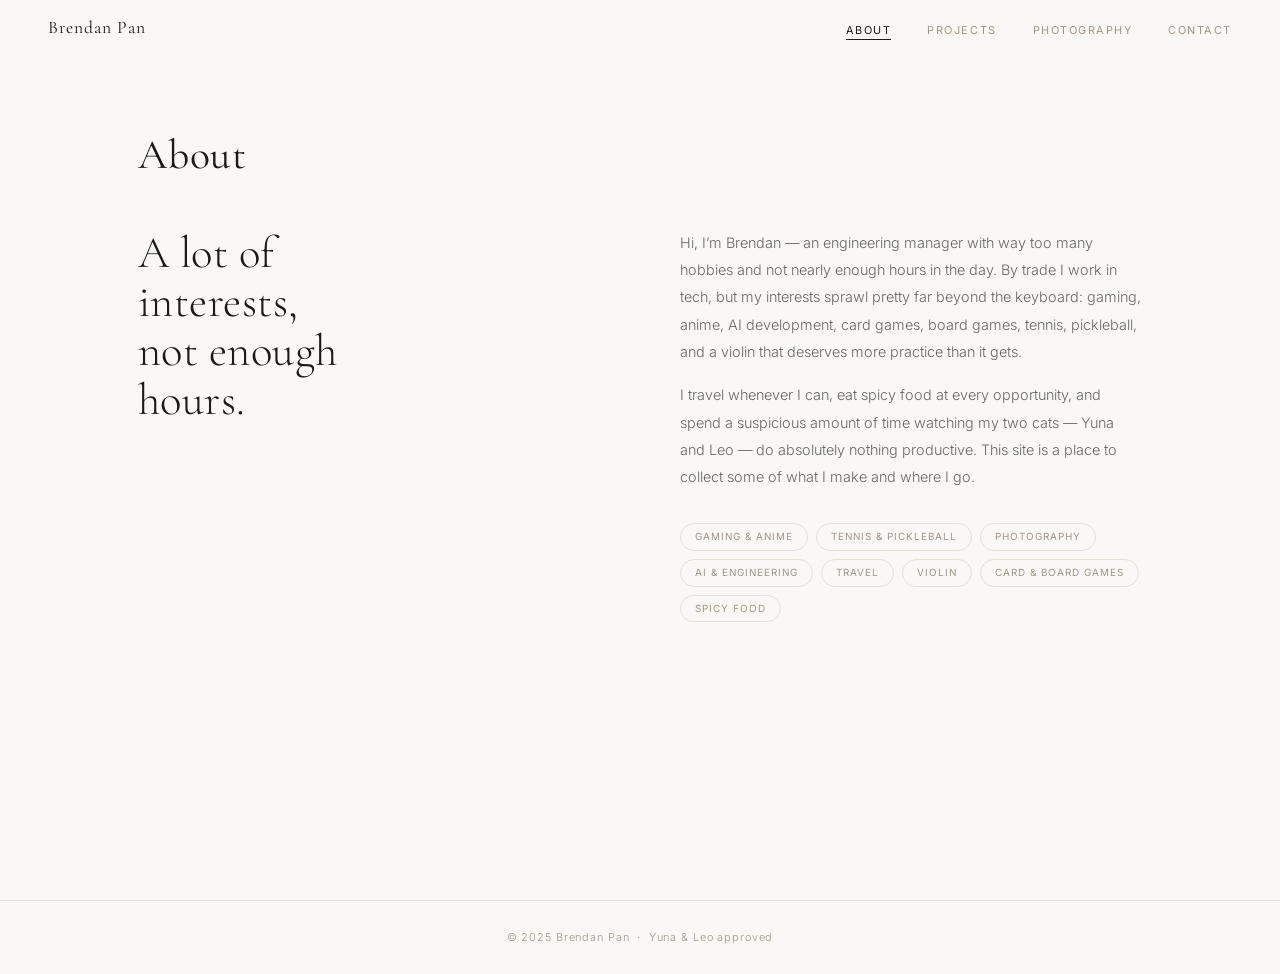
==== about.html @ 300889fc "Fix spacing consistency across all section pages - About: add section-title heading for consistent p" ====
<!DOCTYPE html>
<html lang="en">
<head>
  <meta charset="UTF-8">
  <meta name="viewport" content="width=device-width, initial-scale=1.0">
  <title>About &mdash; Brendan Pan</title>
  <link rel="preconnect" href="https://fonts.googleapis.com">
  <link rel="preconnect" href="https://fonts.gstatic.com" crossorigin>
  <link href="https://fonts.googleapis.com/css2?family=Cormorant+Garamond:ital,wght@0,300;0,400;0,500;1,300&family=Inter:wght@300;400;500&display=swap" rel="stylesheet">
  <link rel="stylesheet" href="css/style.css">
</head>
<body>

  <nav id="nav">
    <a href="index.html" class="nav-logo">Brendan Pan</a>
    <button class="nav-toggle" id="nav-toggle" aria-label="Toggle menu">
      <span></span><span></span><span></span>
    </button>
    <ul class="nav-links" id="nav-links">
      <li><a href="about.html">About</a></li>
      <li><a href="projects.html">Projects</a></li>
      <li><a href="photography.html">Photography</a></li>
      <li><a href="contact.html">Contact</a></li>
    </ul>
  </nav>

  <main class="page-main">
    <h2 class="section-title">About</h2>
    <div class="about-grid">
      <div class="about-left">
        <h3>A lot of<br>interests,<br>not enough<br>hours.</h3>
      </div>
      <div class="about-right">
        <p>Hi, I&rsquo;m Brendan &mdash; an engineering manager with way too many hobbies and not nearly enough hours in the day. By trade I work in tech, but my interests sprawl pretty far beyond the keyboard: gaming, anime, AI development, card games, board games, tennis, pickleball, and a violin that deserves more practice than it gets.</p>
        <p>I travel whenever I can, eat spicy food at every opportunity, and spend a suspicious amount of time watching my two cats &mdash; Yuna and Leo &mdash; do absolutely nothing productive. This site is a place to collect some of what I make and where I go.</p>
        <ul class="chips">
          <li>Gaming &amp; Anime</li>
          <li>Tennis &amp; Pickleball</li>
          <li>Photography</li>
          <li>AI &amp; Engineering</li>
          <li>Travel</li>
          <li>Violin</li>
          <li>Card &amp; Board Games</li>
          <li>Spicy Food</li>
        </ul>
      </div>
    </div>
  </main>

  <footer>
    <p>&copy; 2025 Brendan Pan &nbsp;&middot;&nbsp; Yuna &amp; Leo approved</p>
  </footer>

  <script src="js/main.js"></script>
</body>
</html>
---- css/style.css ----
*, *::before, *::after {
  box-sizing: border-box;
  margin: 0;
  padding: 0;
}

:root {
  --bg: #f9f8f6;
  --text: #1a1a1a;
  --text-muted: #a09484;
  --text-light: #ccc0b4;
  --border: #e5e0d8;
  --card-bg: #fff;
  --gap: 10px;
  --radius: 2px;
  --nav-h: 58px;
  --pad: 96px;
  --inner: 1100px;
}

html { scroll-behavior: smooth; }

body {
  background: var(--bg);
  color: var(--text);
  font-family: 'Inter', system-ui, -apple-system, sans-serif;
  font-weight: 300;
  line-height: 1.6;
}

/* ── Nav ─────────────────────────────────────────────── */

#nav {
  position: fixed;
  top: 0; left: 0; right: 0;
  height: var(--nav-h);
  display: flex;
  align-items: center;
  justify-content: space-between;
  padding: 0 48px;
  z-index: 100;
  transition: background 0.3s, border-color 0.3s;
  border-bottom: 1px solid transparent;
}

#nav.scrolled {
  background: rgba(249, 248, 246, 0.92);
  backdrop-filter: blur(14px);
  -webkit-backdrop-filter: blur(14px);
  border-color: var(--border);
}

.nav-logo {
  font-family: 'Cormorant Garamond', Georgia, serif;
  font-weight: 400;
  font-size: 1.1rem;
  letter-spacing: 0.06em;
  color: var(--text);
  text-decoration: none;
  flex-shrink: 0;
}

.nav-links {
  display: flex;
  list-style: none;
  gap: 36px;
}

.nav-links a {
  font-size: 0.68rem;
  font-weight: 400;
  letter-spacing: 0.14em;
  text-transform: uppercase;
  color: var(--text-muted);
  text-decoration: none;
  transition: color 0.2s;
  position: relative;
  padding-bottom: 3px;
}

.nav-links a::after {
  content: '';
  position: absolute;
  bottom: 0; left: 0; right: 0;
  height: 1px;
  background: var(--text);
  transform: scaleX(0);
  transform-origin: left;
  transition: transform 0.2s ease;
}

.nav-links a:hover,
.nav-links a.active { color: var(--text); }

.nav-links a.active::after,
.nav-links a:hover::after { transform: scaleX(1); }

.nav-toggle {
  display: none;
  flex-direction: column;
  gap: 5px;
  background: none;
  border: none;
  cursor: pointer;
  padding: 4px;
}

.nav-toggle span {
  display: block;
  width: 22px;
  height: 1.5px;
  background: var(--text);
  transition: transform 0.25s, opacity 0.25s;
}

.nav-toggle.open span:nth-child(1) { transform: translateY(6.5px) rotate(45deg); }
.nav-toggle.open span:nth-child(2) { opacity: 0; }
.nav-toggle.open span:nth-child(3) { transform: translateY(-6.5px) rotate(-45deg); }

/* ── Hero ────────────────────────────────────────────── */

.section-hero {
  min-height: 100vh;
  display: flex;
  flex-direction: column;
  align-items: center;
  justify-content: center;
  text-align: center;
  padding: var(--nav-h) 24px 80px;
  position: relative;
  border-bottom: 1px solid var(--border);
}

.hero-content { max-width: 700px; }

.section-hero h1 {
  font-family: 'Cormorant Garamond', Georgia, serif;
  font-weight: 300;
  font-size: clamp(4rem, 11vw, 8.5rem);
  letter-spacing: 0.04em;
  line-height: 0.95;
  margin-bottom: 28px;
}

.section-hero h1 em {
  font-style: italic;
  font-weight: 300;
}

.hero-rule {
  width: 32px;
  height: 1px;
  background: var(--text-muted);
  margin: 0 auto 28px;
}

.hero-sub {
  font-size: 0.68rem;
  font-weight: 400;
  letter-spacing: 0.22em;
  text-transform: uppercase;
  color: var(--text-muted);
  margin-bottom: 28px;
}

.hero-desc {
  font-size: 0.95rem;
  font-weight: 300;
  color: #999;
  max-width: 380px;
  margin: 0 auto;
  line-height: 1.8;
}

.hero-scroll {
  position: absolute;
  bottom: 40px;
  left: 50%;
  transform: translateX(-50%);
  display: inline-flex;
  flex-direction: column;
  align-items: center;
  gap: 10px;
  font-size: 0.6rem;
  letter-spacing: 0.22em;
  text-transform: uppercase;
  color: var(--text-light);
  text-decoration: none;
  transition: color 0.2s;
}

.hero-scroll:hover { color: var(--text-muted); }

.hero-scroll::after {
  content: '';
  display: block;
  width: 1px;
  height: 44px;
  background: currentColor;
  animation: scrollPulse 2s ease-in-out infinite;
}

@keyframes scrollPulse {
  0%, 100% { opacity: 0.25; transform: scaleY(0.5); }
  50%       { opacity: 0.7;  transform: scaleY(1); }
}

/* ── Section base ────────────────────────────────────── */

.section {
  padding: var(--pad) 48px;
  border-bottom: 1px solid var(--border);
}

.section-inner {
  max-width: var(--inner);
  margin: 0 auto;
}

.section-label {
  font-size: 0.62rem;
  font-weight: 400;
  letter-spacing: 0.2em;
  text-transform: uppercase;
  color: var(--text-muted);
  margin-bottom: 32px;
}

.section-title {
  font-family: 'Cormorant Garamond', Georgia, serif;
  font-weight: 400;
  font-size: clamp(1.8rem, 3.5vw, 2.6rem);
  letter-spacing: 0.02em;
  margin-bottom: 40px;
}

/* ── About ───────────────────────────────────────────── */

.about-grid {
  display: grid;
  grid-template-columns: 1fr 1fr;
  gap: 80px;
  align-items: start;
}

.about-left h3 {
  font-family: 'Cormorant Garamond', Georgia, serif;
  font-weight: 300;
  font-size: clamp(2rem, 3.5vw, 2.8rem);
  line-height: 1.1;
  letter-spacing: 0.01em;
  color: var(--text);
}

.about-right p {
  font-size: 0.9rem;
  line-height: 1.9;
  color: #666;
  margin-bottom: 16px;
}

.chips {
  display: flex;
  flex-wrap: wrap;
  gap: 8px;
  list-style: none;
  padding-top: 16px;
}

.chips li {
  font-size: 0.62rem;
  font-weight: 400;
  letter-spacing: 0.1em;
  text-transform: uppercase;
  color: var(--text-muted);
  border: 1px solid var(--border);
  border-radius: 100px;
  padding: 5px 14px;
  transition: border-color 0.2s, color 0.2s;
}

.chips li:hover {
  border-color: var(--text-muted);
  color: var(--text);
}

/* ── Projects ────────────────────────────────────────── */

.project-grid {
  display: grid;
  grid-template-columns: repeat(auto-fill, minmax(300px, 1fr));
  gap: 20px;
}

.project-card {
  background: var(--card-bg);
  border: 1px solid var(--border);
  border-radius: var(--radius);
  padding: 28px;
  display: flex;
  flex-direction: column;
  gap: 14px;
  transition: box-shadow 0.25s, transform 0.25s;
}

.project-card:hover {
  box-shadow: 0 8px 32px rgba(0, 0, 0, 0.06);
  transform: translateY(-2px);
}

.project-name {
  font-family: 'Cormorant Garamond', Georgia, serif;
  font-weight: 500;
  font-size: 1.3rem;
  letter-spacing: 0.01em;
}

.project-desc {
  font-size: 0.875rem;
  line-height: 1.75;
  color: #777;
  flex: 1;
}

.project-tags {
  display: flex;
  flex-wrap: wrap;
  gap: 6px;
}

.project-tag {
  font-size: 0.6rem;
  font-weight: 400;
  letter-spacing: 0.09em;
  text-transform: uppercase;
  color: var(--text-muted);
  border: 1px solid var(--border);
  border-radius: 100px;
  padding: 3px 10px;
}

.project-links {
  display: flex;
  gap: 18px;
}

.project-link {
  font-size: 0.68rem;
  font-weight: 400;
  letter-spacing: 0.1em;
  text-transform: uppercase;
  color: var(--text);
  text-decoration: none;
  border-bottom: 1px solid var(--text);
  padding-bottom: 1px;
  transition: color 0.2s, border-color 0.2s;
}

.project-link:hover {
  color: var(--text-muted);
  border-color: var(--text-muted);
}

/* ── Photography ─────────────────────────────────────── */

.section-title + .filter-nav { margin-top: -20px; }

.filter-nav {
  display: flex;
  gap: 8px;
  flex-wrap: wrap;
  margin-bottom: 40px;
}

.filter-btn {
  background: none;
  border: 1px solid var(--border);
  color: var(--text-muted);
  font-family: 'Inter', sans-serif;
  font-size: 0.68rem;
  font-weight: 400;
  letter-spacing: 0.12em;
  text-transform: uppercase;
  padding: 7px 18px;
  border-radius: 100px;
  cursor: pointer;
  transition: background 0.18s, border-color 0.18s, color 0.18s;
}

.filter-btn:hover { border-color: var(--text-muted); color: var(--text); }

.filter-btn.active {
  background: var(--text);
  border-color: var(--text);
  color: #fff;
}

.album { margin-bottom: 64px; }
.album.hidden { display: none; }

.album-header {
  display: flex;
  align-items: baseline;
  gap: 12px;
  margin-bottom: 20px;
  padding-bottom: 14px;
  border-bottom: 1px solid var(--border);
}

.album-title {
  font-family: 'Cormorant Garamond', Georgia, serif;
  font-weight: 400;
  font-size: 1.4rem;
  letter-spacing: 0.02em;
}

.album-count {
  font-size: 0.68rem;
  color: var(--text-muted);
  letter-spacing: 0.08em;
  text-transform: uppercase;
}

.photo-grid {
  columns: 4 240px;
  column-gap: var(--gap);
}

.photo-item {
  break-inside: avoid;
  margin-bottom: var(--gap);
  border-radius: var(--radius);
  overflow: hidden;
  cursor: pointer;
  background: var(--border);
}

.photo-item img {
  width: 100%;
  height: auto;
  display: block;
  transition: transform 0.45s cubic-bezier(0.25, 0.46, 0.45, 0.94), opacity 0.3s;
  opacity: 0;
}

.photo-item img.loaded { opacity: 1; }
.photo-item:hover img { transform: scale(1.03); }

/* ── Contact ─────────────────────────────────────────── */

.contact-sub {
  font-size: 0.875rem;
  color: var(--text-muted);
  margin-bottom: 40px;
}

.contact-links {
  display: flex;
  flex-direction: column;
  max-width: 500px;
}

.contact-link {
  display: flex;
  justify-content: space-between;
  align-items: center;
  padding: 20px 0;
  border-bottom: 1px solid var(--border);
  text-decoration: none;
  color: var(--text);
  transition: padding-left 0.2s ease;
}

.contact-link:first-child { border-top: 1px solid var(--border); }
.contact-link:hover { padding-left: 10px; }

.contact-label {
  font-size: 0.65rem;
  font-weight: 400;
  letter-spacing: 0.16em;
  text-transform: uppercase;
  color: var(--text-muted);
  width: 90px;
  flex-shrink: 0;
}

.contact-value {
  font-size: 0.9rem;
  font-weight: 300;
}

/* ── Lightbox ────────────────────────────────────────── */

.lightbox {
  position: fixed;
  inset: 0;
  background: rgba(10, 8, 6, 0.96);
  z-index: 200;
  display: flex;
  align-items: center;
  justify-content: center;
  opacity: 0;
  pointer-events: none;
  transition: opacity 0.25s;
}

.lightbox.open {
  opacity: 1;
  pointer-events: all;
}

.lb-content {
  display: flex;
  flex-direction: column;
  align-items: center;
  max-width: 90vw;
  max-height: 92vh;
}

#lb-img {
  display: block;
  max-width: 90vw;
  max-height: 86vh;
  object-fit: contain;
  border-radius: 1px;
  transition: opacity 0.18s;
}

#lb-img.fading { opacity: 0; }

#lb-caption {
  margin-top: 14px;
  font-size: 0.68rem;
  color: rgba(255, 255, 255, 0.3);
  letter-spacing: 0.16em;
  text-transform: uppercase;
}

.lb-close, .lb-prev, .lb-next {
  position: fixed;
  background: none;
  border: none;
  color: rgba(255, 255, 255, 0.4);
  cursor: pointer;
  transition: color 0.18s;
  line-height: 1;
  z-index: 201;
  padding: 12px;
  font-family: inherit;
}

.lb-close:hover, .lb-prev:hover, .lb-next:hover { color: rgba(255, 255, 255, 0.9); }

.lb-close { top: 20px; right: 24px; font-size: 2rem; font-weight: 200; }
.lb-prev  { left: 20px;  top: 50%; transform: translateY(-50%); font-size: 1.75rem; }
.lb-next  { right: 20px; top: 50%; transform: translateY(-50%); font-size: 1.75rem; }

/* ── Page layout (non-hero pages) ───────────────────── */

.page-main {
  max-width: var(--inner);
  margin: 0 auto;
  padding: calc(var(--nav-h) + 64px) 48px 96px;
  min-height: 100vh;
}

.page-main--wide {
  max-width: 1440px;
}

/* ── Footer ──────────────────────────────────────────── */

footer {
  text-align: center;
  padding: 28px 24px;
  border-top: 1px solid var(--border);
  font-size: 0.68rem;
  color: var(--text-muted);
  letter-spacing: 0.08em;
}

/* ── Responsive ──────────────────────────────────────── */

@media (max-width: 860px) {
  :root { --pad: 72px; }

  .page-main { padding: calc(var(--nav-h) + 48px) 24px 72px; }

  #nav { padding: 0 24px; }

  .nav-toggle { display: flex; }

  .nav-links {
    position: fixed;
    top: var(--nav-h);
    left: 0; right: 0;
    background: var(--bg);
    border-bottom: 1px solid var(--border);
    flex-direction: column;
    padding: 24px 32px 28px;
    gap: 22px;
    transform: translateY(-110%);
    opacity: 0;
    transition: transform 0.3s ease, opacity 0.3s ease;
    pointer-events: none;
  }

  .nav-links.open {
    transform: translateY(0);
    opacity: 1;
    pointer-events: all;
  }

  .about-grid {
    grid-template-columns: 1fr;
    gap: 40px;
  }

  .section { padding: var(--pad) 24px; }

  .photo-grid { columns: 2 160px; }
}

@media (max-width: 520px) {
  :root { --pad: 56px; }

  .page-main { padding: calc(var(--nav-h) + 32px) 16px 56px; }

  .section { padding: var(--pad) 16px; }

  .photo-grid { columns: 2 120px; column-gap: 6px; }
  .photo-item { margin-bottom: 6px; }

  .project-grid { grid-template-columns: 1fr; }

  .lb-prev { left: 8px; }
  .lb-next { right: 8px; }
}
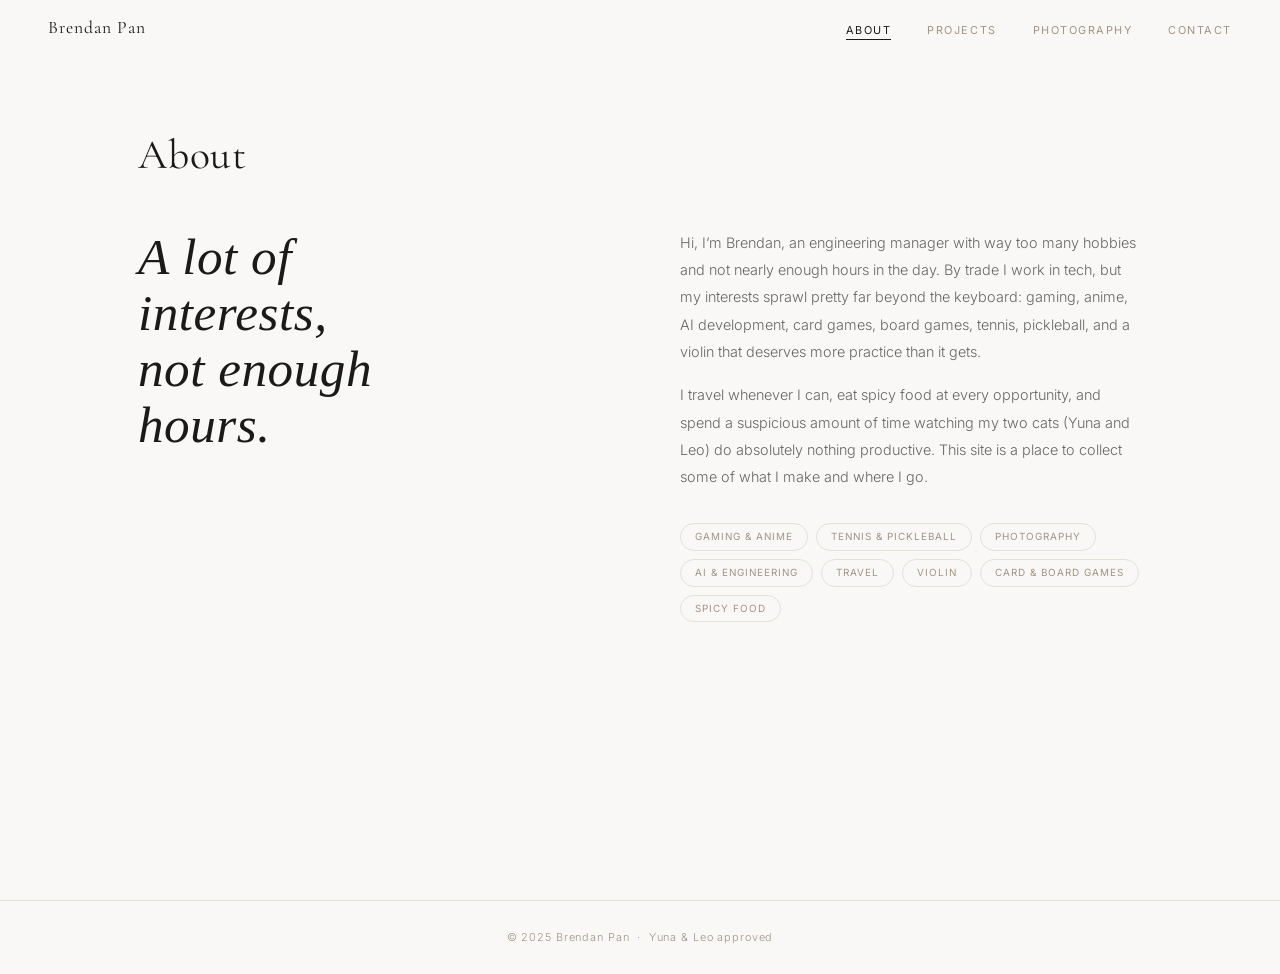
==== commit 7cce3c7a: "Remove em dashes from all pages and fix about heading style - Replace em dashes in body text with co" ====
--- a/about.html
+++ b/about.html
@@ -3,7 +3,7 @@
 <head>
   <meta charset="UTF-8">
   <meta name="viewport" content="width=device-width, initial-scale=1.0">
-  <title>About &mdash; Brendan Pan</title>
+  <title>About | Brendan Pan</title>
   <link rel="preconnect" href="https://fonts.googleapis.com">
   <link rel="preconnect" href="https://fonts.gstatic.com" crossorigin>
   <link href="https://fonts.googleapis.com/css2?family=Cormorant+Garamond:ital,wght@0,300;0,400;0,500;1,300&family=Inter:wght@300;400;500&display=swap" rel="stylesheet">
@@ -31,8 +31,8 @@
         <h3>A lot of<br>interests,<br>not enough<br>hours.</h3>
       </div>
       <div class="about-right">
-        <p>Hi, I&rsquo;m Brendan &mdash; an engineering manager with way too many hobbies and not nearly enough hours in the day. By trade I work in tech, but my interests sprawl pretty far beyond the keyboard: gaming, anime, AI development, card games, board games, tennis, pickleball, and a violin that deserves more practice than it gets.</p>
-        <p>I travel whenever I can, eat spicy food at every opportunity, and spend a suspicious amount of time watching my two cats &mdash; Yuna and Leo &mdash; do absolutely nothing productive. This site is a place to collect some of what I make and where I go.</p>
+        <p>Hi, I&rsquo;m Brendan, an engineering manager with way too many hobbies and not nearly enough hours in the day. By trade I work in tech, but my interests sprawl pretty far beyond the keyboard: gaming, anime, AI development, card games, board games, tennis, pickleball, and a violin that deserves more practice than it gets.</p>
+        <p>I travel whenever I can, eat spicy food at every opportunity, and spend a suspicious amount of time watching my two cats (Yuna and Leo) do absolutely nothing productive. This site is a place to collect some of what I make and where I go.</p>
         <ul class="chips">
           <li>Gaming &amp; Anime</li>
           <li>Tennis &amp; Pickleball</li>
--- a/css/style.css
+++ b/css/style.css
@@ -246,7 +246,8 @@
 .about-left h3 {
   font-family: 'Cormorant Garamond', Georgia, serif;
   font-weight: 300;
-  font-size: clamp(2rem, 3.5vw, 2.8rem);
+  font-style: italic;
+  font-size: clamp(2.2rem, 4vw, 3.2rem);
   line-height: 1.1;
   letter-spacing: 0.01em;
   color: var(--text);
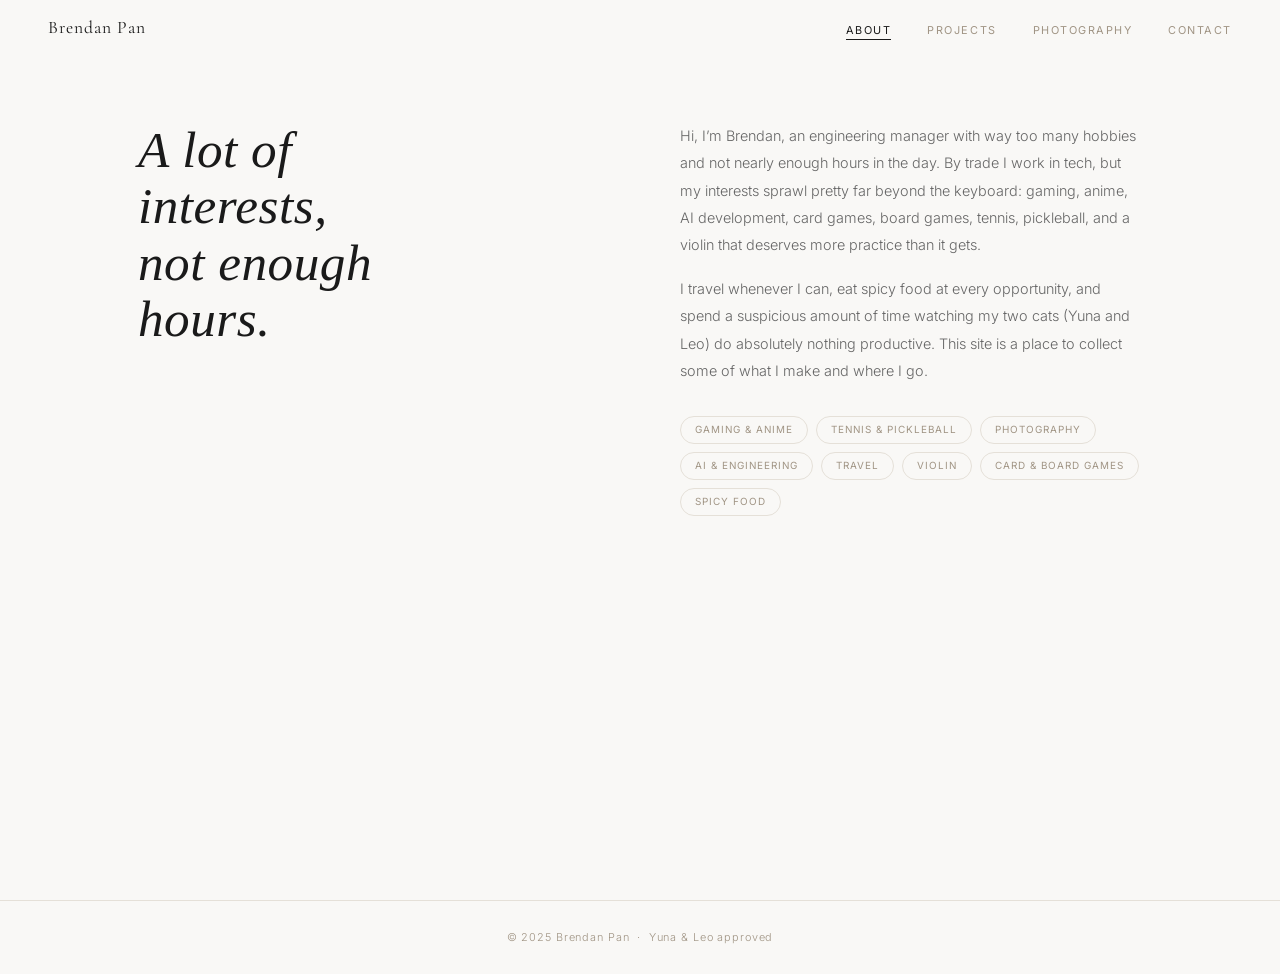
==== commit 62fc9060: "Align section headers and clean up About page - Remove 'About' title from about page - Remove page-m" ====
--- a/about.html
+++ b/about.html
@@ -25,7 +25,6 @@
   </nav>
 
   <main class="page-main">
-    <h2 class="section-title">About</h2>
     <div class="about-grid">
       <div class="about-left">
         <h3>A lot of<br>interests,<br>not enough<br>hours.</h3>
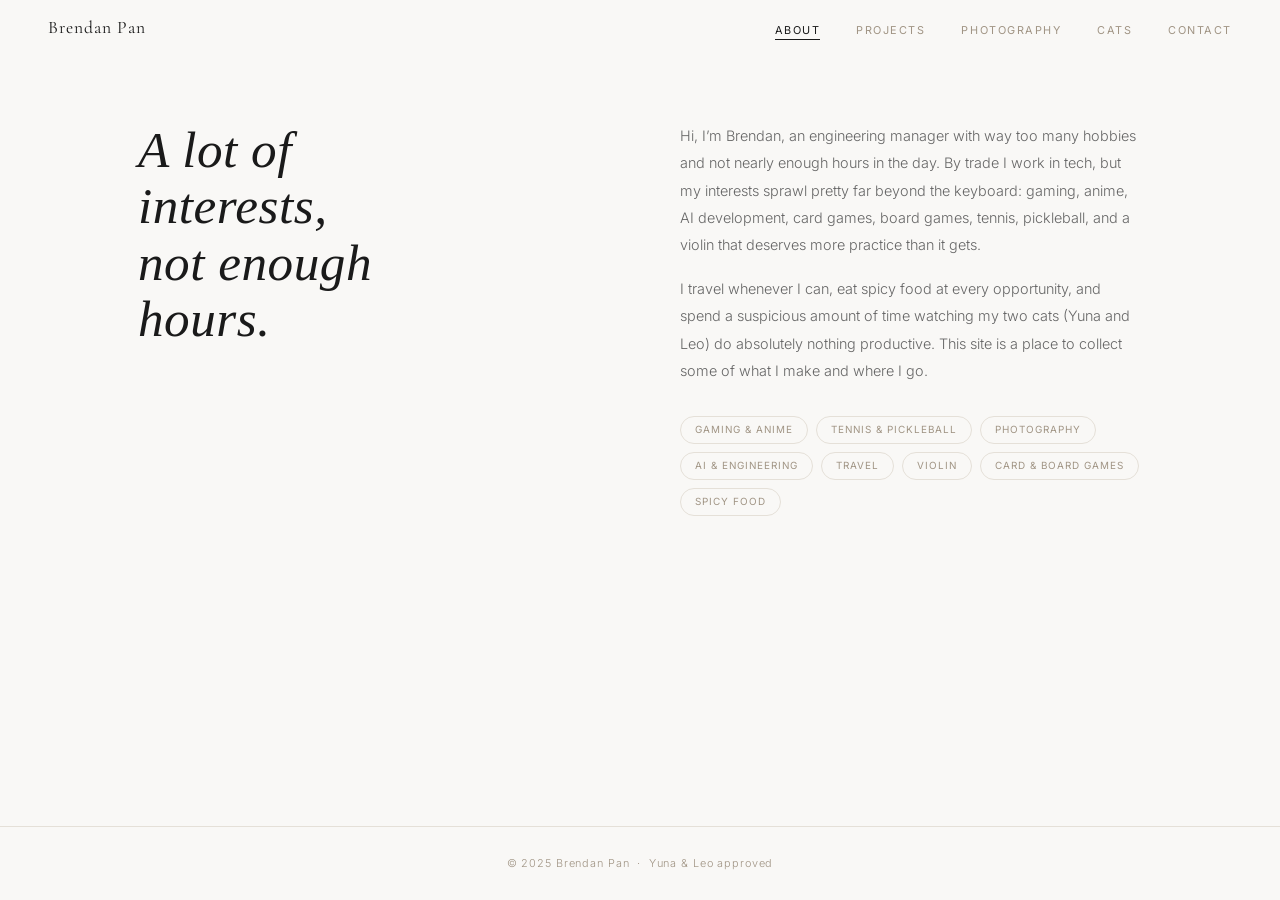
==== commit 5a09d350: "Add Cats page with Yuna and Leo profiles - New cats.html with profile cards, bios, and gallery secti" ====
--- a/about.html
+++ b/about.html
@@ -20,6 +20,7 @@
       <li><a href="about.html">About</a></li>
       <li><a href="projects.html">Projects</a></li>
       <li><a href="photography.html">Photography</a></li>
+      <li><a href="cats.html">Cats</a></li>
       <li><a href="contact.html">Contact</a></li>
     </ul>
   </nav>
--- a/css/style.css
+++ b/css/style.css
@@ -26,6 +26,9 @@
   font-family: 'Inter', system-ui, -apple-system, sans-serif;
   font-weight: 300;
   line-height: 1.6;
+  display: flex;
+  flex-direction: column;
+  min-height: 100vh;
 }
 
 /* ── Nav ─────────────────────────────────────────────── */
@@ -120,7 +123,7 @@
 /* ── Hero ────────────────────────────────────────────── */
 
 .section-hero {
-  min-height: 100vh;
+  flex: 1;
   display: flex;
   flex-direction: column;
   align-items: center;
@@ -490,6 +493,83 @@
   font-weight: 300;
 }
 
+/* ── Cats ────────────────────────────────────────────── */
+
+.cat-grid {
+  display: grid;
+  grid-template-columns: 1fr 1fr;
+  gap: 40px;
+  margin-bottom: 72px;
+}
+
+.cat-card {
+  background: var(--card-bg);
+  border: 1px solid var(--border);
+  border-radius: var(--radius);
+  overflow: hidden;
+}
+
+.cat-photo-slot {
+  width: 100%;
+  aspect-ratio: 4 / 3;
+  background: var(--border);
+  display: flex;
+  align-items: center;
+  justify-content: center;
+}
+
+.cat-photo-slot span {
+  font-size: 0.65rem;
+  letter-spacing: 0.12em;
+  text-transform: uppercase;
+  color: var(--text-muted);
+}
+
+.cat-photo-slot img {
+  width: 100%;
+  height: 100%;
+  object-fit: cover;
+  display: block;
+}
+
+.cat-info {
+  padding: 28px;
+}
+
+.cat-name {
+  font-family: 'Cormorant Garamond', Georgia, serif;
+  font-weight: 400;
+  font-size: 1.8rem;
+  letter-spacing: 0.03em;
+  margin-bottom: 14px;
+}
+
+.cat-bio {
+  font-size: 0.875rem;
+  line-height: 1.85;
+  color: #666;
+}
+
+.cat-gallery-section {
+  border-top: 1px solid var(--border);
+  padding-top: 48px;
+}
+
+.cat-gallery-title {
+  font-family: 'Cormorant Garamond', Georgia, serif;
+  font-weight: 400;
+  font-size: 1.4rem;
+  letter-spacing: 0.02em;
+  margin-bottom: 28px;
+  color: var(--text-muted);
+}
+
+@media (max-width: 640px) {
+  .cat-grid {
+    grid-template-columns: 1fr;
+  }
+}
+
 /* ── Lightbox ────────────────────────────────────────── */
 
 .lightbox {
@@ -560,9 +640,10 @@
 
 .page-main {
   max-width: var(--inner);
+  width: 100%;
   margin: 0 auto;
   padding: calc(var(--nav-h) + 64px) 48px 96px;
-  min-height: 100vh;
+  flex: 1;
 }
 
 .page-main--wide {
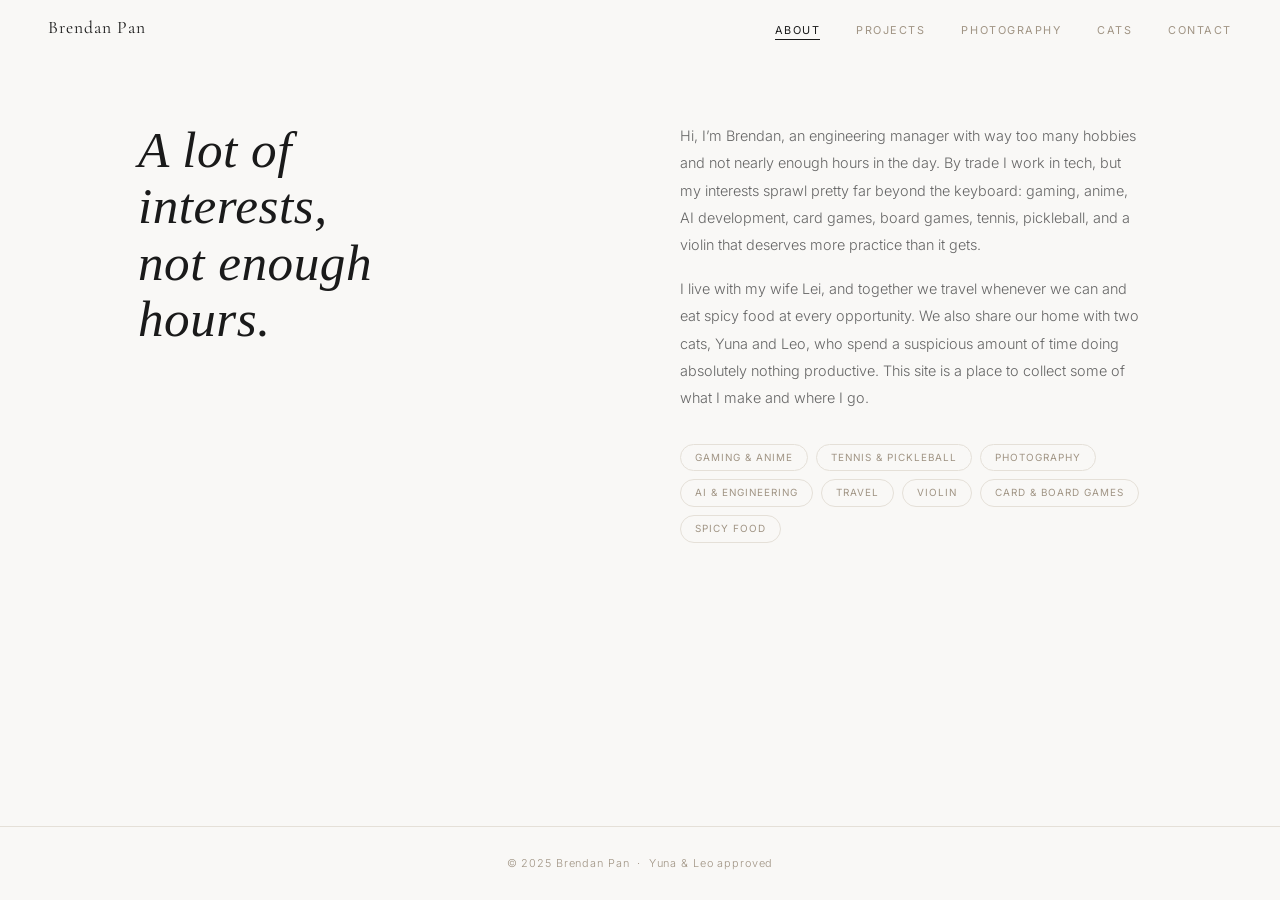
==== commit a1335080: "Add wife mention to about, fix contact nav missing cats link Co-Authored-By: Claude Sonnet 4.6 <nore" ====
--- a/about.html
+++ b/about.html
@@ -32,7 +32,7 @@
       </div>
       <div class="about-right">
         <p>Hi, I&rsquo;m Brendan, an engineering manager with way too many hobbies and not nearly enough hours in the day. By trade I work in tech, but my interests sprawl pretty far beyond the keyboard: gaming, anime, AI development, card games, board games, tennis, pickleball, and a violin that deserves more practice than it gets.</p>
-        <p>I travel whenever I can, eat spicy food at every opportunity, and spend a suspicious amount of time watching my two cats (Yuna and Leo) do absolutely nothing productive. This site is a place to collect some of what I make and where I go.</p>
+        <p>I live with my wife Lei, and together we travel whenever we can and eat spicy food at every opportunity. We also share our home with two cats, Yuna and Leo, who spend a suspicious amount of time doing absolutely nothing productive. This site is a place to collect some of what I make and where I go.</p>
         <ul class="chips">
           <li>Gaming &amp; Anime</li>
           <li>Tennis &amp; Pickleball</li>
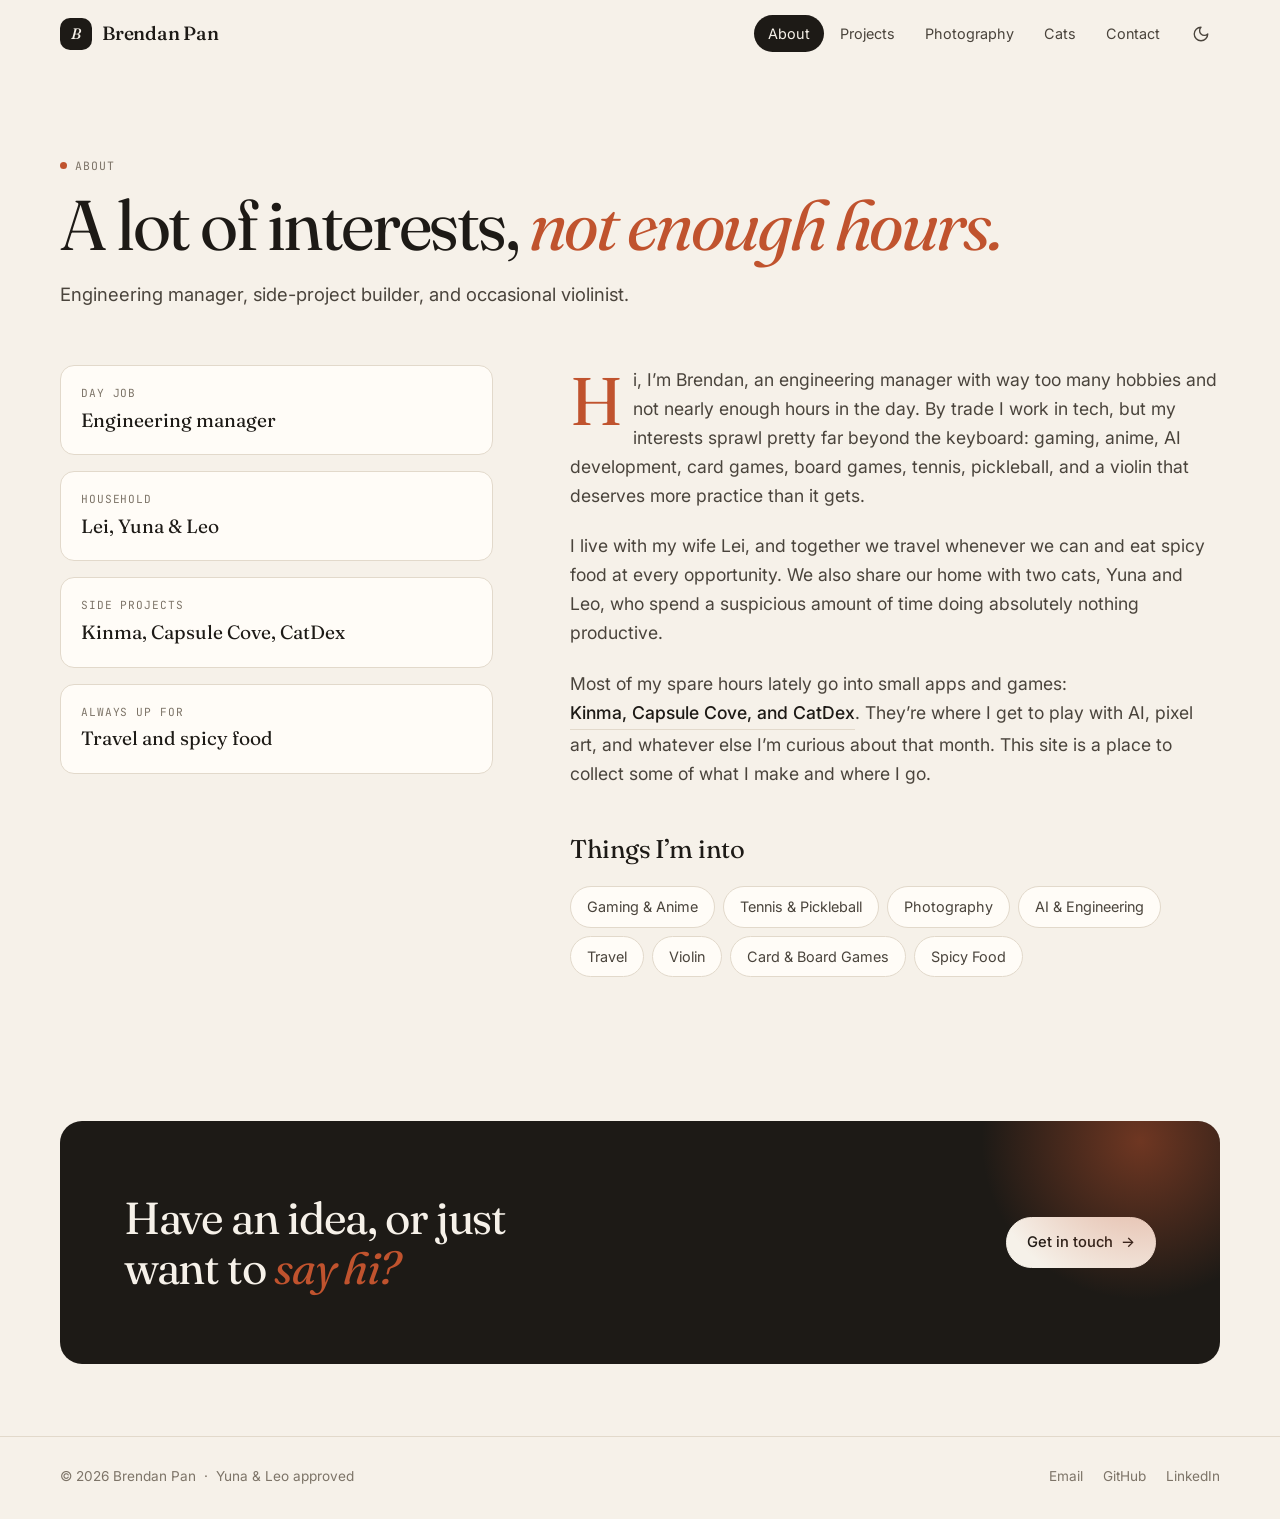
==== commit 725cc3ad: "Redesign site and add Kinma, Capsule Cove, and CatDex projects - New warm editorial design with ligh" ====
--- a/about.html
+++ b/about.html
@@ -4,35 +4,57 @@
   <meta charset="UTF-8">
   <meta name="viewport" content="width=device-width, initial-scale=1.0">
   <title>About | Brendan Pan</title>
+  <meta name="description" content="Engineering manager, photographer, and collector of hobbies.">
+  <meta name="theme-color" content="#f6f1e9" media="(prefers-color-scheme: light)">
+  <meta name="theme-color" content="#14120f" media="(prefers-color-scheme: dark)">
+  <link rel="icon" href="data:image/svg+xml,%3Csvg xmlns='http://www.w3.org/2000/svg' viewBox='0 0 32 32'%3E%3Crect width='32' height='32' rx='9' fill='%231d1a16'/%3E%3Ctext x='16' y='22' font-family='Georgia,serif' font-style='italic' font-size='17' fill='%23f6f1e9' text-anchor='middle'%3EB%3C/text%3E%3C/svg%3E">
+  <script>try{var t=localStorage.getItem('theme');if(t)document.documentElement.dataset.theme=t}catch(e){}</script>
   <link rel="preconnect" href="https://fonts.googleapis.com">
   <link rel="preconnect" href="https://fonts.gstatic.com" crossorigin>
-  <link href="https://fonts.googleapis.com/css2?family=Cormorant+Garamond:ital,wght@0,300;0,400;0,500;1,300&family=Inter:wght@300;400;500&display=swap" rel="stylesheet">
+  <link href="https://fonts.googleapis.com/css2?family=Fraunces:ital,opsz,wght@0,9..144,300..600;1,9..144,300..600&family=Inter:wght@400;500;600&family=JetBrains+Mono:wght@400;500&display=swap" rel="stylesheet">
   <link rel="stylesheet" href="css/style.css">
 </head>
 <body>
 
   <nav id="nav">
-    <a href="index.html" class="nav-logo">Brendan Pan</a>
-    <button class="nav-toggle" id="nav-toggle" aria-label="Toggle menu">
-      <span></span><span></span><span></span>
-    </button>
-    <ul class="nav-links" id="nav-links">
-      <li><a href="about.html">About</a></li>
-      <li><a href="projects.html">Projects</a></li>
-      <li><a href="photography.html">Photography</a></li>
-      <li><a href="cats.html">Cats</a></li>
-      <li><a href="contact.html">Contact</a></li>
-    </ul>
+    <div class="wrap nav-inner">
+      <a href="index.html" class="nav-logo"><span class="nav-mark">B</span>Brendan Pan</a>
+      <div class="nav-right">
+        <ul class="nav-links" id="nav-links">
+        <li><a href="about.html">About</a></li>
+        <li><a href="projects.html">Projects</a></li>
+        <li><a href="photography.html">Photography</a></li>
+        <li><a href="cats.html">Cats</a></li>
+        <li><a href="contact.html">Contact</a></li>
+        </ul>
+        <button class="icon-btn theme-toggle" id="theme-toggle" aria-label="Toggle dark mode"><svg class="i-moon" viewBox="0 0 24 24" fill="none" stroke="currentColor" stroke-width="1.8" stroke-linecap="round" stroke-linejoin="round" aria-hidden="true"><path d="M12 3a6 6 0 0 0 9 9 9 9 0 1 1-9-9Z"/></svg><svg class="i-sun" viewBox="0 0 24 24" fill="none" stroke="currentColor" stroke-width="1.8" stroke-linecap="round" stroke-linejoin="round" aria-hidden="true"><circle cx="12" cy="12" r="4"/><path d="M12 2v2M12 20v2M4.93 4.93l1.41 1.41M17.66 17.66l1.41 1.41M2 12h2M20 12h2M6.34 17.66l-1.41 1.41M19.07 4.93l-1.41 1.41"/></svg></button>
+        <button class="icon-btn nav-toggle" id="nav-toggle" aria-label="Toggle menu" aria-expanded="false">
+          <span></span><span></span><span></span>
+        </button>
+      </div>
+    </div>
   </nav>
 
-  <main class="page-main">
-    <div class="about-grid">
-      <div class="about-left">
-        <h3>A lot of<br>interests,<br>not enough<br>hours.</h3>
-      </div>
-      <div class="about-right">
+  <main>
+    <header class="wrap page-head">
+      <p class="eyebrow"><span class="dot"></span>About</p>
+      <h1>A lot of interests, <em>not enough hours.</em></h1>
+      <p>Engineering manager, side-project builder, and occasional violinist.</p>
+    </header>
+
+    <div class="wrap about-grid">
+      <dl class="about-aside reveal">
+        <div class="fact"><dt>Day job</dt><dd>Engineering manager</dd></div>
+        <div class="fact"><dt>Household</dt><dd>Lei, Yuna &amp; Leo</dd></div>
+        <div class="fact"><dt>Side projects</dt><dd>Kinma, Capsule Cove, CatDex</dd></div>
+        <div class="fact"><dt>Always up for</dt><dd>Travel and spicy food</dd></div>
+      </dl>
+      <div class="prose reveal">
         <p>Hi, I&rsquo;m Brendan, an engineering manager with way too many hobbies and not nearly enough hours in the day. By trade I work in tech, but my interests sprawl pretty far beyond the keyboard: gaming, anime, AI development, card games, board games, tennis, pickleball, and a violin that deserves more practice than it gets.</p>
-        <p>I live with my wife Lei, and together we travel whenever we can and eat spicy food at every opportunity. We also share our home with two cats, Yuna and Leo, who spend a suspicious amount of time doing absolutely nothing productive. This site is a place to collect some of what I make and where I go.</p>
+        <p>I live with my wife Lei, and together we travel whenever we can and eat spicy food at every opportunity. We also share our home with two cats, Yuna and Leo, who spend a suspicious amount of time doing absolutely nothing productive.</p>
+        <p>Most of my spare hours lately go into small apps and games: <a href="projects.html" class="text-link">Kinma, Capsule Cove, and CatDex</a>. They&rsquo;re where I get to play with AI, pixel art, and whatever else I&rsquo;m curious about that month. This site is a place to collect some of what I make and where I go.</p>
+
+        <h2>Things I&rsquo;m into</h2>
         <ul class="chips">
           <li>Gaming &amp; Anime</li>
           <li>Tennis &amp; Pickleball</li>
@@ -45,10 +67,24 @@
         </ul>
       </div>
     </div>
+
+    <section class="wrap reveal">
+      <div class="cta">
+        <h2>Have an idea, or just<br>want to <em>say hi?</em></h2>
+        <a href="contact.html" class="btn">Get in touch <span class="arrow">&rarr;</span></a>
+      </div>
+    </section>
   </main>
 
   <footer>
-    <p>&copy; 2025 Brendan Pan &nbsp;&middot;&nbsp; Yuna &amp; Leo approved</p>
+    <div class="wrap footer-inner">
+      <p>&copy; 2026 Brendan Pan &nbsp;&middot;&nbsp; Yuna &amp; Leo approved</p>
+      <ul class="footer-links">
+        <li><a href="mailto:panbrendan@gmail.com">Email</a></li>
+        <li><a href="https://github.com/panbrendan" target="_blank" rel="noopener noreferrer">GitHub</a></li>
+        <li><a href="https://www.linkedin.com/in/brpan/" target="_blank" rel="noopener noreferrer">LinkedIn</a></li>
+      </ul>
+    </div>
   </footer>
 
   <script src="js/main.js"></script>
--- a/css/style.css
+++ b/css/style.css
@@ -1,720 +1,1103 @@
-*, *::before, *::after {
-  box-sizing: border-box;
-  margin: 0;
-  padding: 0;
-}
+/* ── Tokens ──────────────────────────────────────────── */
 
 :root {
-  --bg: #f9f8f6;
-  --text: #1a1a1a;
-  --text-muted: #a09484;
-  --text-light: #ccc0b4;
-  --border: #e5e0d8;
-  --card-bg: #fff;
-  --gap: 10px;
-  --radius: 2px;
-  --nav-h: 58px;
-  --pad: 96px;
-  --inner: 1100px;
-}
-
-html { scroll-behavior: smooth; }
+  --bg: #f6f1e9;
+  --surface: #fffcf7;
+  --surface-2: #efe8dc;
+  --ink: #1d1a16;
+  --ink-2: #4a443c;
+  --muted: #7d7468;
+  --line: #e2d9cb;
+  --accent: #c0532e;
+  --accent-soft: #f3dccf;
+  --shadow: 0 1px 2px rgba(40, 30, 20, .05), 0 8px 24px -8px rgba(40, 30, 20, .12);
+  --shadow-lg: 0 2px 4px rgba(40, 30, 20, .06), 0 24px 48px -16px rgba(40, 30, 20, .22);
+
+  --serif: 'Fraunces', Georgia, serif;
+  --sans: 'Inter', system-ui, -apple-system, sans-serif;
+  --mono: 'JetBrains Mono', ui-monospace, SFMono-Regular, Menlo, monospace;
+
+  --inner: 1160px;
+  --gutter: clamp(20px, 5vw, 48px);
+  --nav-h: 68px;
+  --r: 14px;
+  --r-lg: 22px;
+  --ease: cubic-bezier(.2, .7, .2, 1);
+  color-scheme: light;
+}
+
+@media (prefers-color-scheme: dark) {
+  :root:not([data-theme="light"]) {
+    --bg: #14120f;
+    --surface: #1c1916;
+    --surface-2: #26221d;
+    --ink: #f1ebe1;
+    --ink-2: #cdc4b6;
+    --muted: #9a9083;
+    --line: #2f2a24;
+    --accent: #e9825c;
+    --accent-soft: #3a2519;
+    --shadow: 0 1px 2px rgba(0, 0, 0, .3), 0 8px 24px -8px rgba(0, 0, 0, .5);
+    --shadow-lg: 0 2px 4px rgba(0, 0, 0, .3), 0 24px 48px -16px rgba(0, 0, 0, .7);
+    color-scheme: dark;
+  }
+}
+
+:root[data-theme="dark"] {
+  --bg: #14120f;
+  --surface: #1c1916;
+  --surface-2: #26221d;
+  --ink: #f1ebe1;
+  --ink-2: #cdc4b6;
+  --muted: #9a9083;
+  --line: #2f2a24;
+  --accent: #e9825c;
+  --accent-soft: #3a2519;
+  --shadow: 0 1px 2px rgba(0, 0, 0, .3), 0 8px 24px -8px rgba(0, 0, 0, .5);
+  --shadow-lg: 0 2px 4px rgba(0, 0, 0, .3), 0 24px 48px -16px rgba(0, 0, 0, .7);
+  color-scheme: dark;
+}
+
+/* ── Base ────────────────────────────────────────────── */
+
+*, *::before, *::after { box-sizing: border-box; margin: 0; padding: 0; }
+
+html { scroll-behavior: smooth; -webkit-text-size-adjust: 100%; }
 
 body {
   background: var(--bg);
-  color: var(--text);
-  font-family: 'Inter', system-ui, -apple-system, sans-serif;
-  font-weight: 300;
-  line-height: 1.6;
+  color: var(--ink);
+  font-family: var(--sans);
+  font-size: 16px;
+  line-height: 1.65;
+  -webkit-font-smoothing: antialiased;
   display: flex;
   flex-direction: column;
   min-height: 100vh;
+  transition: background .3s, color .3s;
+}
+
+img { display: block; max-width: 100%; }
+a { color: inherit; }
+button { font: inherit; color: inherit; background: none; border: 0; cursor: pointer; }
+
+::selection { background: var(--accent); color: #fff; }
+
+:focus-visible { outline: 2px solid var(--accent); outline-offset: 3px; border-radius: 4px; }
+
+.wrap {
+  width: 100%;
+  max-width: calc(var(--inner) + var(--gutter) * 2);
+  margin: 0 auto;
+  padding: 0 var(--gutter);
+}
+
+main { flex: 1; }
+
+.eyebrow {
+  font-family: var(--mono);
+  font-size: .72rem;
+  letter-spacing: .08em;
+  text-transform: uppercase;
+  color: var(--muted);
+}
+
+.eyebrow .dot {
+  display: inline-block;
+  width: 7px; height: 7px;
+  border-radius: 50%;
+  background: var(--accent);
+  margin-right: 8px;
+  vertical-align: 1px;
 }
 
 /* ── Nav ─────────────────────────────────────────────── */
 
 #nav {
-  position: fixed;
-  top: 0; left: 0; right: 0;
+  position: sticky;
+  top: 0;
+  z-index: 100;
   height: var(--nav-h);
+  border-bottom: 1px solid transparent;
+  transition: background .3s, border-color .3s;
+}
+
+#nav.scrolled {
+  background: color-mix(in srgb, var(--bg) 85%, transparent);
+  backdrop-filter: blur(14px) saturate(1.4);
+  -webkit-backdrop-filter: blur(14px) saturate(1.4);
+  border-color: var(--line);
+}
+
+.nav-inner {
+  height: 100%;
   display: flex;
   align-items: center;
   justify-content: space-between;
-  padding: 0 48px;
-  z-index: 100;
-  transition: background 0.3s, border-color 0.3s;
-  border-bottom: 1px solid transparent;
-}
-
-#nav.scrolled {
-  background: rgba(249, 248, 246, 0.92);
-  backdrop-filter: blur(14px);
-  -webkit-backdrop-filter: blur(14px);
-  border-color: var(--border);
+  gap: 24px;
 }
 
 .nav-logo {
-  font-family: 'Cormorant Garamond', Georgia, serif;
+  display: flex;
+  align-items: center;
+  gap: 10px;
+  text-decoration: none;
+  font-family: var(--serif);
+  font-size: 1.2rem;
+  font-weight: 500;
+  letter-spacing: -.01em;
+}
+
+.nav-mark {
+  width: 32px; height: 32px;
+  border-radius: 10px;
+  background: var(--ink);
+  color: var(--bg);
+  display: grid;
+  place-items: center;
+  font-family: var(--serif);
+  font-size: .95rem;
+  font-style: italic;
+  font-weight: 500;
+  transition: background .2s, transform .3s var(--ease);
+}
+
+.nav-logo:hover .nav-mark { background: var(--accent); transform: rotate(-8deg); }
+
+.nav-right { display: flex; align-items: center; gap: 8px; }
+
+.nav-links { display: flex; list-style: none; gap: 2px; }
+
+.nav-links a {
+  display: block;
+  padding: 7px 14px;
+  border-radius: 999px;
+  font-size: .9rem;
+  color: var(--ink-2);
+  text-decoration: none;
+  transition: background .2s, color .2s;
+}
+
+.nav-links a:hover { background: var(--surface-2); color: var(--ink); }
+.nav-links a.active { background: var(--ink); color: var(--bg); }
+
+.icon-btn {
+  width: 38px; height: 38px;
+  border-radius: 999px;
+  display: grid;
+  place-items: center;
+  color: var(--ink-2);
+  transition: background .2s, color .2s;
+}
+
+.icon-btn:hover { background: var(--surface-2); color: var(--ink); }
+.icon-btn svg { width: 18px; height: 18px; }
+
+.theme-toggle .i-sun { display: none; }
+:root[data-theme="dark"] .theme-toggle .i-sun { display: block; }
+:root[data-theme="dark"] .theme-toggle .i-moon { display: none; }
+@media (prefers-color-scheme: dark) {
+  :root:not([data-theme="light"]) .theme-toggle .i-sun { display: block; }
+  :root:not([data-theme="light"]) .theme-toggle .i-moon { display: none; }
+}
+
+.nav-toggle { display: none; }
+.nav-toggle span {
+  display: block;
+  width: 18px; height: 1.5px;
+  background: currentColor;
+  margin: 4px auto;
+  transition: transform .25s, opacity .25s;
+}
+.nav-toggle.open span:nth-child(1) { transform: translateY(5.5px) rotate(45deg); }
+.nav-toggle.open span:nth-child(2) { opacity: 0; }
+.nav-toggle.open span:nth-child(3) { transform: translateY(-5.5px) rotate(-45deg); }
+
+/* ── Buttons & links ─────────────────────────────────── */
+
+.btn {
+  display: inline-flex;
+  align-items: center;
+  gap: 8px;
+  padding: 12px 20px;
+  border-radius: 999px;
+  font-size: .92rem;
+  font-weight: 500;
+  text-decoration: none;
+  border: 1px solid var(--line);
+  background: var(--surface);
+  transition: transform .2s var(--ease), background .2s, border-color .2s, color .2s;
+}
+
+.btn:hover { transform: translateY(-2px); border-color: var(--ink); }
+.btn-primary { background: var(--ink); color: var(--bg); border-color: var(--ink); }
+.btn-primary:hover { background: var(--accent); border-color: var(--accent); color: #fff; }
+
+.arrow { transition: transform .25s var(--ease); display: inline-block; }
+a:hover > .arrow, a:hover .arrow { transform: translateX(3px); }
+.arrow-ne { transition: transform .25s var(--ease); display: inline-block; }
+a:hover .arrow-ne { transform: translate(2px, -2px); }
+
+.text-link {
+  color: var(--ink);
+  font-weight: 500;
+  text-decoration: none;
+  display: inline-flex;
+  align-items: center;
+  gap: 6px;
+  border-bottom: 1px solid var(--line);
+  padding-bottom: 2px;
+  transition: border-color .2s, color .2s;
+}
+.text-link:hover { color: var(--accent); border-color: var(--accent); }
+
+/* ── Hero (home) ─────────────────────────────────────── */
+
+.hero {
+  padding-block: clamp(48px, 9vw, 110px) clamp(56px, 8vw, 96px);
+}
+
+.hero-grid {
+  display: grid;
+  grid-template-columns: 1.25fr 1fr;
+  gap: clamp(32px, 6vw, 80px);
+  align-items: center;
+}
+
+.hero h1 {
+  font-family: var(--serif);
   font-weight: 400;
-  font-size: 1.1rem;
-  letter-spacing: 0.06em;
-  color: var(--text);
+  font-size: clamp(2.6rem, 6.4vw, 5rem);
+  line-height: 1.02;
+  letter-spacing: -.035em;
+  margin: 20px 0 24px;
+  font-variation-settings: "SOFT" 50, "opsz" 144;
+}
+
+.hero h1 em {
+  font-style: italic;
+  color: var(--accent);
+}
+
+.hero-lede {
+  font-size: clamp(1.05rem, 1.6vw, 1.2rem);
+  color: var(--ink-2);
+  max-width: 34em;
+  margin-bottom: 32px;
+}
+
+.hero-actions { display: flex; flex-wrap: wrap; gap: 12px; }
+
+.hero-stack {
+  position: relative;
+  aspect-ratio: 4 / 5;
+  max-width: 440px;
+  width: 100%;
+  justify-self: end;
+}
+
+.polaroid {
+  position: absolute;
+  background: var(--surface);
+  padding: 10px 10px 38px;
+  border-radius: 6px;
+  box-shadow: var(--shadow-lg);
+  transition: transform .5s var(--ease);
   text-decoration: none;
-  flex-shrink: 0;
-}
-
-.nav-links {
-  display: flex;
+}
+
+.polaroid img {
+  width: 100%;
+  aspect-ratio: 4 / 3;
+  object-fit: cover;
+  border-radius: 3px;
+}
+
+.polaroid figcaption {
+  position: absolute;
+  left: 0; right: 0; bottom: 9px;
+  text-align: center;
+  font-family: var(--serif);
+  font-style: italic;
+  font-size: .95rem;
+  color: var(--ink-2);
+}
+
+.polaroid.p1 { width: 68%; top: 0; left: 0; transform: rotate(-6deg); z-index: 1; }
+.polaroid.p1 figcaption { text-align: left; padding-left: 18px; }
+.polaroid.p2 { width: 62%; top: 22%; right: 0; transform: rotate(5deg); z-index: 2; }
+.polaroid.p3 { width: 52%; bottom: 0; left: 2%; transform: rotate(-2deg); z-index: 3; }
+.hero-stack:hover .p1 { transform: rotate(-9deg) translate(-10px, -6px); }
+.hero-stack:hover .p2 { transform: rotate(8deg) translate(10px, -4px); }
+.hero-stack:hover .p3 { transform: rotate(0deg) translateY(8px); }
+
+/* ── Sections ────────────────────────────────────────── */
+
+.section { padding-block: clamp(56px, 8vw, 96px); }
+.section + .section { padding-top: 0; }
+
+.section-head {
+  display: flex;
+  justify-content: space-between;
+  align-items: flex-end;
+  gap: 24px;
+  margin-bottom: 36px;
+  flex-wrap: wrap;
+}
+
+.section-head h2 {
+  font-family: var(--serif);
+  font-weight: 400;
+  font-size: clamp(1.9rem, 3.6vw, 2.7rem);
+  line-height: 1.1;
+  letter-spacing: -.025em;
+  margin-top: 8px;
+}
+
+.page-head {
+  padding-block: clamp(40px, 7vw, 88px) clamp(32px, 5vw, 56px);
+}
+
+.page-head h1 {
+  font-family: var(--serif);
+  font-weight: 400;
+  font-size: clamp(2.6rem, 6vw, 4.4rem);
+  line-height: 1.02;
+  letter-spacing: -.035em;
+  margin: 14px 0 18px;
+}
+
+.page-head h1 em { font-style: italic; color: var(--accent); }
+
+.page-head p:not(.eyebrow) {
+  font-size: clamp(1.02rem, 1.5vw, 1.15rem);
+  color: var(--ink-2);
+  max-width: 38em;
+}
+
+/* ── Project cards (home bento) ──────────────────────── */
+
+.bento {
+  display: grid;
+  grid-template-columns: repeat(2, 1fr);
+  gap: 20px;
+}
+
+.bento .card:first-child { grid-column: span 2; }
+.bento .card:first-child .card-media { aspect-ratio: 2.4 / 1; }
+
+.card {
+  position: relative;
+  display: flex;
+  flex-direction: column;
+  background: var(--surface);
+  border: 1px solid var(--line);
+  border-radius: var(--r-lg);
+  overflow: hidden;
+  text-decoration: none;
+  transition: transform .35s var(--ease), box-shadow .35s var(--ease), border-color .35s;
+}
+
+.card:hover {
+  transform: translateY(-4px);
+  box-shadow: var(--shadow-lg);
+  border-color: transparent;
+}
+
+.card-media {
+  aspect-ratio: 2.05 / 1;
+  overflow: hidden;
+  background: var(--surface-2);
+}
+
+.card-media img {
+  width: 100%; height: 100%;
+  object-fit: cover;
+  transition: transform .7s var(--ease);
+}
+
+.card:hover .card-media img { transform: scale(1.035); }
+
+.card-body {
+  padding: 22px 24px 24px;
+  display: flex;
+  flex-direction: column;
+  gap: 8px;
+  flex: 1;
+}
+
+.card-meta {
+  display: flex;
+  justify-content: space-between;
+  gap: 12px;
+}
+
+.card-title {
+  font-family: var(--serif);
+  font-size: 1.55rem;
+  font-weight: 500;
+  letter-spacing: -.02em;
+  line-height: 1.15;
+  display: flex;
+  align-items: center;
+  gap: 10px;
+}
+
+.card-title .arrow-ne { font-family: var(--sans); font-size: 1.1rem; color: var(--muted); }
+.card:hover .card-title .arrow-ne { color: var(--accent); transform: translate(2px, -2px); }
+
+.card-text { color: var(--ink-2); font-size: .98rem; }
+
+/* ── Tags ────────────────────────────────────────────── */
+
+.tags { display: flex; flex-wrap: wrap; gap: 6px; list-style: none; }
+
+.tags li {
+  font-family: var(--mono);
+  font-size: .7rem;
+  padding: 4px 10px;
+  border-radius: 999px;
+  background: var(--surface-2);
+  color: var(--ink-2);
+}
+
+/* ── Projects page ───────────────────────────────────── */
+
+.feature {
+  display: grid;
+  grid-template-columns: 1.15fr 1fr;
+  gap: clamp(28px, 5vw, 64px);
+  align-items: center;
+  padding: clamp(40px, 6vw, 72px) 0;
+  border-top: 1px solid var(--line);
+}
+
+.feature:nth-child(even) .feature-media { order: 2; }
+
+.feature-media { display: flex; flex-direction: column; gap: 12px; }
+
+.feature-hero {
+  border-radius: var(--r-lg);
+  overflow: hidden;
+  box-shadow: var(--shadow);
+  aspect-ratio: 2.05 / 1;
+  background: var(--surface-2);
+}
+
+.feature-hero img { width: 100%; height: 100%; object-fit: cover; }
+
+.feature-gallery {
+  display: flex;
+  gap: 12px;
+}
+
+.feature-gallery img {
+  flex: 1;
+  min-width: 0;
+  height: 210px;
+  object-fit: cover;
+  object-position: center top;
+  border-radius: var(--r);
+  border: 1px solid var(--line);
+  background: var(--surface-2);
+}
+
+.feature-num {
+  font-family: var(--mono);
+  font-size: .72rem;
+  color: var(--accent);
+  letter-spacing: .08em;
+}
+
+.feature h2 {
+  font-family: var(--serif);
+  font-weight: 400;
+  font-size: clamp(2.1rem, 4vw, 3rem);
+  letter-spacing: -.03em;
+  line-height: 1.05;
+  margin: 10px 0 6px;
+}
+
+.feature-tagline {
+  font-family: var(--serif);
+  font-style: italic;
+  font-size: 1.2rem;
+  color: var(--ink-2);
+  margin-bottom: 18px;
+}
+
+.feature-desc { color: var(--ink-2); margin-bottom: 18px; }
+
+.feature-list {
   list-style: none;
-  gap: 36px;
-}
-
-.nav-links a {
-  font-size: 0.68rem;
-  font-weight: 400;
-  letter-spacing: 0.14em;
-  text-transform: uppercase;
-  color: var(--text-muted);
-  text-decoration: none;
-  transition: color 0.2s;
+  display: grid;
+  gap: 8px;
+  margin-bottom: 22px;
+}
+
+.feature-list li {
   position: relative;
-  padding-bottom: 3px;
-}
-
-.nav-links a::after {
+  padding-left: 22px;
+  font-size: .95rem;
+  color: var(--ink-2);
+}
+
+.feature-list li::before {
   content: '';
   position: absolute;
-  bottom: 0; left: 0; right: 0;
-  height: 1px;
-  background: var(--text);
-  transform: scaleX(0);
-  transform-origin: left;
-  transition: transform 0.2s ease;
-}
-
-.nav-links a:hover,
-.nav-links a.active { color: var(--text); }
-
-.nav-links a.active::after,
-.nav-links a:hover::after { transform: scaleX(1); }
-
-.nav-toggle {
-  display: none;
+  left: 2px; top: .62em;
+  width: 8px; height: 8px;
+  border-radius: 2px;
+  background: var(--accent);
+  transform: rotate(45deg);
+}
+
+.feature-links { display: flex; flex-wrap: wrap; gap: 10px; margin-top: 24px; }
+.feature-links .btn { padding: 10px 18px; }
+
+.feature-note {
+  margin-top: 24px;
+  font-size: .85rem;
+  color: var(--muted);
+  font-style: italic;
+}
+
+.minor-grid {
+  display: grid;
+  grid-template-columns: repeat(auto-fit, minmax(300px, 1fr));
+  gap: 16px;
+}
+
+.minor {
+  display: flex;
   flex-direction: column;
-  gap: 5px;
-  background: none;
-  border: none;
-  cursor: pointer;
+  gap: 10px;
+  padding: 24px;
+  border-radius: var(--r-lg);
+  border: 1px solid var(--line);
+  background: var(--surface);
+  text-decoration: none;
+  transition: transform .3s var(--ease), box-shadow .3s var(--ease);
+}
+
+.minor:hover { transform: translateY(-3px); box-shadow: var(--shadow); }
+.minor h3 { font-family: var(--serif); font-weight: 500; font-size: 1.3rem; letter-spacing: -.015em; display: flex; justify-content: space-between; gap: 12px; }
+.minor h3 .arrow-ne { font-family: var(--sans); font-size: 1rem; color: var(--muted); }
+.minor p { color: var(--ink-2); font-size: .95rem; flex: 1; }
+
+/* ── Photo strip (home) ──────────────────────────────── */
+
+.strip {
+  display: grid;
+  grid-template-columns: repeat(5, 1fr);
+  gap: 12px;
+}
+
+.strip a {
+  display: block;
+  aspect-ratio: 3 / 4;
+  border-radius: var(--r);
+  overflow: hidden;
+  background: var(--surface-2);
+}
+
+.strip a:nth-child(even) { transform: translateY(24px); }
+
+.strip img {
+  width: 100%; height: 100%;
+  object-fit: cover;
+  transition: transform .7s var(--ease), filter .4s;
+}
+
+.strip a:hover img { transform: scale(1.06); }
+
+/* ── Cat teaser (home) ───────────────────────────────── */
+
+.cat-teaser {
+  display: grid;
+  grid-template-columns: 1fr 1fr;
+  gap: 20px;
+}
+
+.cat-mini {
+  display: grid;
+  grid-template-columns: 140px 1fr;
+  gap: 20px;
+  align-items: center;
+  padding: 16px;
+  border-radius: var(--r-lg);
+  background: var(--surface);
+  border: 1px solid var(--line);
+  text-decoration: none;
+  transition: transform .3s var(--ease), box-shadow .3s var(--ease);
+}
+
+.cat-mini:hover { transform: translateY(-3px); box-shadow: var(--shadow); }
+
+.cat-mini img {
+  width: 140px; height: 140px;
+  object-fit: cover;
+  border-radius: 12px;
+}
+
+.cat-mini h3 { font-family: var(--serif); font-weight: 500; font-size: 1.5rem; letter-spacing: -.02em; }
+.cat-mini p { color: var(--ink-2); font-size: .93rem; margin-top: 4px; }
+
+/* ── About ───────────────────────────────────────────── */
+
+.about-grid {
+  display: grid;
+  grid-template-columns: 1fr 1.5fr;
+  gap: clamp(32px, 6vw, 80px);
+  padding-bottom: clamp(56px, 8vw, 96px);
+}
+
+.about-aside { display: flex; flex-direction: column; gap: 16px; }
+
+.fact {
+  padding: 18px 20px;
+  border-radius: var(--r);
+  background: var(--surface);
+  border: 1px solid var(--line);
+}
+
+.fact dt { font-family: var(--mono); font-size: .7rem; letter-spacing: .08em; text-transform: uppercase; color: var(--muted); }
+.fact dd { font-family: var(--serif); font-size: 1.2rem; margin-top: 2px; }
+
+.prose p { font-size: 1.1rem; color: var(--ink-2); margin-bottom: 1.2em; }
+.prose p:first-child::first-letter {
+  font-family: var(--serif);
+  float: left;
+  font-size: 4.2rem;
+  line-height: .9;
+  padding: 6px 10px 0 0;
+  color: var(--accent);
+}
+
+.prose h2 {
+  font-family: var(--serif);
+  font-weight: 400;
+  font-size: 1.6rem;
+  letter-spacing: -.02em;
+  margin: 40px 0 16px;
+}
+
+.chips { display: flex; flex-wrap: wrap; gap: 8px; list-style: none; }
+
+.chips li {
+  padding: 8px 16px;
+  border-radius: 999px;
+  border: 1px solid var(--line);
+  background: var(--surface);
+  font-size: .9rem;
+  color: var(--ink-2);
+  transition: border-color .2s, color .2s, transform .2s var(--ease);
+}
+
+.chips li:hover { border-color: var(--accent); color: var(--accent); transform: translateY(-2px); }
+
+/* ── Photography ─────────────────────────────────────── */
+
+.filter-nav {
+  display: inline-flex;
+  gap: 4px;
   padding: 4px;
-}
-
-.nav-toggle span {
-  display: block;
-  width: 22px;
-  height: 1.5px;
-  background: var(--text);
-  transition: transform 0.25s, opacity 0.25s;
-}
-
-.nav-toggle.open span:nth-child(1) { transform: translateY(6.5px) rotate(45deg); }
-.nav-toggle.open span:nth-child(2) { opacity: 0; }
-.nav-toggle.open span:nth-child(3) { transform: translateY(-6.5px) rotate(-45deg); }
-
-/* ── Hero ────────────────────────────────────────────── */
-
-.section-hero {
-  flex: 1;
-  display: flex;
-  flex-direction: column;
-  align-items: center;
-  justify-content: center;
-  text-align: center;
-  padding: var(--nav-h) 24px 80px;
+  border-radius: 999px;
+  background: var(--surface-2);
+  margin-bottom: 36px;
+}
+
+.filter-btn {
+  padding: 8px 18px;
+  border-radius: 999px;
+  font-size: .88rem;
+  color: var(--ink-2);
+  transition: background .2s, color .2s;
+}
+
+.filter-btn:hover { color: var(--ink); }
+.filter-btn.active { background: var(--surface); color: var(--ink); box-shadow: var(--shadow); }
+
+.album { margin-bottom: 56px; }
+.album.hidden { display: none; }
+
+.album-header {
+  display: flex;
+  align-items: baseline;
+  gap: 14px;
+  margin-bottom: 18px;
+}
+
+.album-title {
+  font-family: var(--serif);
+  font-weight: 400;
+  font-size: 2rem;
+  letter-spacing: -.02em;
+}
+
+.album-count { font-family: var(--mono); font-size: .75rem; color: var(--muted); }
+
+.photo-grid {
+  display: grid;
+  grid-template-columns: repeat(auto-fill, minmax(300px, 1fr));
+  gap: 14px;
+}
+
+.photo-item {
   position: relative;
-  border-bottom: 1px solid var(--border);
-}
-
-.hero-content { max-width: 700px; }
-
-.section-hero h1 {
-  font-family: 'Cormorant Garamond', Georgia, serif;
-  font-weight: 300;
-  font-size: clamp(4rem, 11vw, 8.5rem);
-  letter-spacing: 0.04em;
-  line-height: 0.95;
-  margin-bottom: 28px;
-}
-
-.section-hero h1 em {
-  font-style: italic;
-  font-weight: 300;
-}
-
-.hero-rule {
-  width: 32px;
-  height: 1px;
-  background: var(--text-muted);
-  margin: 0 auto 28px;
-}
-
-.hero-sub {
-  font-size: 0.68rem;
-  font-weight: 400;
-  letter-spacing: 0.22em;
-  text-transform: uppercase;
-  color: var(--text-muted);
-  margin-bottom: 28px;
-}
-
-.hero-desc {
-  font-size: 0.95rem;
-  font-weight: 300;
-  color: #999;
-  max-width: 380px;
-  margin: 0 auto;
-  line-height: 1.8;
-}
-
-.hero-scroll {
+  aspect-ratio: 4 / 3;
+  border-radius: var(--r);
+  overflow: hidden;
+  background: var(--surface-2);
+  cursor: zoom-in;
+  padding: 0;
+}
+
+.photo-item img {
+  width: 100%; height: 100%;
+  object-fit: cover;
+  opacity: 0;
+  transition: opacity .5s, transform .7s var(--ease);
+}
+
+.photo-item img.loaded { opacity: 1; }
+.photo-item:hover img { transform: scale(1.04); }
+
+.photo-item .cap {
   position: absolute;
-  bottom: 40px;
-  left: 50%;
-  transform: translateX(-50%);
-  display: inline-flex;
-  flex-direction: column;
-  align-items: center;
-  gap: 10px;
-  font-size: 0.6rem;
-  letter-spacing: 0.22em;
-  text-transform: uppercase;
-  color: var(--text-light);
-  text-decoration: none;
-  transition: color 0.2s;
-}
-
-.hero-scroll:hover { color: var(--text-muted); }
-
-.hero-scroll::after {
-  content: '';
-  display: block;
-  width: 1px;
-  height: 44px;
-  background: currentColor;
-  animation: scrollPulse 2s ease-in-out infinite;
-}
-
-@keyframes scrollPulse {
-  0%, 100% { opacity: 0.25; transform: scaleY(0.5); }
-  50%       { opacity: 0.7;  transform: scaleY(1); }
-}
-
-/* ── Section base ────────────────────────────────────── */
-
-.section {
-  padding: var(--pad) 48px;
-  border-bottom: 1px solid var(--border);
-}
-
-.section-inner {
-  max-width: var(--inner);
-  margin: 0 auto;
-}
-
-.section-label {
-  font-size: 0.62rem;
-  font-weight: 400;
-  letter-spacing: 0.2em;
-  text-transform: uppercase;
-  color: var(--text-muted);
-  margin-bottom: 32px;
-}
-
-.section-title {
-  font-family: 'Cormorant Garamond', Georgia, serif;
-  font-weight: 400;
-  font-size: clamp(1.8rem, 3.5vw, 2.6rem);
-  letter-spacing: 0.02em;
-  margin-bottom: 40px;
-}
-
-/* ── About ───────────────────────────────────────────── */
-
-.about-grid {
-  display: grid;
-  grid-template-columns: 1fr 1fr;
-  gap: 80px;
-  align-items: start;
-}
-
-.about-left h3 {
-  font-family: 'Cormorant Garamond', Georgia, serif;
-  font-weight: 300;
-  font-style: italic;
-  font-size: clamp(2.2rem, 4vw, 3.2rem);
-  line-height: 1.1;
-  letter-spacing: 0.01em;
-  color: var(--text);
-}
-
-.about-right p {
-  font-size: 0.9rem;
-  line-height: 1.9;
-  color: #666;
-  margin-bottom: 16px;
-}
-
-.chips {
-  display: flex;
-  flex-wrap: wrap;
-  gap: 8px;
-  list-style: none;
-  padding-top: 16px;
-}
-
-.chips li {
-  font-size: 0.62rem;
-  font-weight: 400;
-  letter-spacing: 0.1em;
-  text-transform: uppercase;
-  color: var(--text-muted);
-  border: 1px solid var(--border);
-  border-radius: 100px;
-  padding: 5px 14px;
-  transition: border-color 0.2s, color 0.2s;
-}
-
-.chips li:hover {
-  border-color: var(--text-muted);
-  color: var(--text);
-}
-
-/* ── Projects ────────────────────────────────────────── */
-
-.project-grid {
-  display: grid;
-  grid-template-columns: repeat(auto-fill, minmax(300px, 1fr));
-  gap: 20px;
-}
-
-.project-card {
-  background: var(--card-bg);
-  border: 1px solid var(--border);
-  border-radius: var(--radius);
-  padding: 28px;
-  display: flex;
-  flex-direction: column;
-  gap: 14px;
-  transition: box-shadow 0.25s, transform 0.25s;
-}
-
-.project-card:hover {
-  box-shadow: 0 8px 32px rgba(0, 0, 0, 0.06);
-  transform: translateY(-2px);
-}
-
-.project-name {
-  font-family: 'Cormorant Garamond', Georgia, serif;
-  font-weight: 500;
-  font-size: 1.3rem;
-  letter-spacing: 0.01em;
-}
-
-.project-desc {
-  font-size: 0.875rem;
-  line-height: 1.75;
-  color: #777;
-  flex: 1;
-}
-
-.project-tags {
-  display: flex;
-  flex-wrap: wrap;
-  gap: 6px;
-}
-
-.project-tag {
-  font-size: 0.6rem;
-  font-weight: 400;
-  letter-spacing: 0.09em;
-  text-transform: uppercase;
-  color: var(--text-muted);
-  border: 1px solid var(--border);
-  border-radius: 100px;
-  padding: 3px 10px;
-}
-
-.project-links {
-  display: flex;
-  gap: 18px;
-}
-
-.project-link {
-  font-size: 0.68rem;
-  font-weight: 400;
-  letter-spacing: 0.1em;
-  text-transform: uppercase;
-  color: var(--text);
-  text-decoration: none;
-  border-bottom: 1px solid var(--text);
-  padding-bottom: 1px;
-  transition: color 0.2s, border-color 0.2s;
-}
-
-.project-link:hover {
-  color: var(--text-muted);
-  border-color: var(--text-muted);
-}
-
-/* ── Photography ─────────────────────────────────────── */
-
-.section-title + .filter-nav { margin-top: -20px; }
-
-.filter-nav {
-  display: flex;
-  gap: 8px;
-  flex-wrap: wrap;
-  margin-bottom: 40px;
-}
-
-.filter-btn {
-  background: none;
-  border: 1px solid var(--border);
-  color: var(--text-muted);
-  font-family: 'Inter', sans-serif;
-  font-size: 0.68rem;
-  font-weight: 400;
-  letter-spacing: 0.12em;
-  text-transform: uppercase;
-  padding: 7px 18px;
-  border-radius: 100px;
-  cursor: pointer;
-  transition: background 0.18s, border-color 0.18s, color 0.18s;
-}
-
-.filter-btn:hover { border-color: var(--text-muted); color: var(--text); }
-
-.filter-btn.active {
-  background: var(--text);
-  border-color: var(--text);
+  left: 0; right: 0; bottom: 0;
+  padding: 36px 16px 14px;
+  background: linear-gradient(transparent, rgba(0, 0, 0, .55));
   color: #fff;
-}
-
-.album { margin-bottom: 64px; }
-.album.hidden { display: none; }
-
-.album-header {
-  display: flex;
-  align-items: baseline;
-  gap: 12px;
-  margin-bottom: 20px;
-  padding-bottom: 14px;
-  border-bottom: 1px solid var(--border);
-}
-
-.album-title {
-  font-family: 'Cormorant Garamond', Georgia, serif;
-  font-weight: 400;
-  font-size: 1.4rem;
-  letter-spacing: 0.02em;
-}
-
-.album-count {
-  font-size: 0.68rem;
-  color: var(--text-muted);
-  letter-spacing: 0.08em;
-  text-transform: uppercase;
-}
-
-.photo-grid {
-  columns: 4 240px;
-  column-gap: var(--gap);
-}
-
-.photo-item {
-  break-inside: avoid;
-  margin-bottom: var(--gap);
-  border-radius: var(--radius);
-  overflow: hidden;
-  cursor: pointer;
-  background: var(--border);
-}
-
-.photo-item img {
-  width: 100%;
-  height: auto;
-  display: block;
-  transition: transform 0.45s cubic-bezier(0.25, 0.46, 0.45, 0.94), opacity 0.3s;
+  font-size: .88rem;
+  text-align: left;
+  text-transform: capitalize;
   opacity: 0;
-}
-
-.photo-item img.loaded { opacity: 1; }
-.photo-item:hover img { transform: scale(1.03); }
-
-/* ── Contact ─────────────────────────────────────────── */
-
-.contact-sub {
-  font-size: 0.875rem;
-  color: var(--text-muted);
-  margin-bottom: 40px;
-}
-
-.contact-links {
-  display: flex;
-  flex-direction: column;
-  max-width: 500px;
-}
-
-.contact-link {
-  display: flex;
-  justify-content: space-between;
-  align-items: center;
-  padding: 20px 0;
-  border-bottom: 1px solid var(--border);
-  text-decoration: none;
-  color: var(--text);
-  transition: padding-left 0.2s ease;
-}
-
-.contact-link:first-child { border-top: 1px solid var(--border); }
-.contact-link:hover { padding-left: 10px; }
-
-.contact-label {
-  font-size: 0.65rem;
-  font-weight: 400;
-  letter-spacing: 0.16em;
-  text-transform: uppercase;
-  color: var(--text-muted);
-  width: 90px;
-  flex-shrink: 0;
-}
-
-.contact-value {
-  font-size: 0.9rem;
-  font-weight: 300;
-}
-
-/* ── Cats ────────────────────────────────────────────── */
-
-.cat-grid {
-  display: grid;
-  grid-template-columns: 1fr 1fr;
-  gap: 40px;
-  margin-bottom: 72px;
-}
-
-.cat-card {
-  background: var(--card-bg);
-  border: 1px solid var(--border);
-  border-radius: var(--radius);
-  overflow: hidden;
-}
-
-.cat-photo-slot {
-  width: 100%;
-  aspect-ratio: 4 / 3;
-  background: var(--border);
-  display: flex;
-  align-items: center;
-  justify-content: center;
-}
-
-.cat-photo-slot span {
-  font-size: 0.65rem;
-  letter-spacing: 0.12em;
-  text-transform: uppercase;
-  color: var(--text-muted);
-}
-
-.cat-photo-slot img {
-  width: 100%;
-  height: 100%;
-  object-fit: cover;
-  display: block;
-}
-
-.cat-info {
-  padding: 28px;
-}
-
-.cat-name {
-  font-family: 'Cormorant Garamond', Georgia, serif;
-  font-weight: 400;
-  font-size: 1.8rem;
-  letter-spacing: 0.03em;
-  margin-bottom: 14px;
-}
-
-.cat-bio {
-  font-size: 0.875rem;
-  line-height: 1.85;
-  color: #666;
-}
-
-.cat-gallery-section {
-  border-top: 1px solid var(--border);
-  padding-top: 48px;
-}
-
-.cat-gallery-title {
-  font-family: 'Cormorant Garamond', Georgia, serif;
-  font-weight: 400;
-  font-size: 1.4rem;
-  letter-spacing: 0.02em;
-  margin-bottom: 28px;
-  color: var(--text-muted);
-}
-
-@media (max-width: 640px) {
-  .cat-grid {
-    grid-template-columns: 1fr;
-  }
-}
+  transform: translateY(6px);
+  transition: opacity .3s, transform .3s var(--ease);
+}
+
+.photo-item:hover .cap, .photo-item:focus-visible .cap { opacity: 1; transform: none; }
 
 /* ── Lightbox ────────────────────────────────────────── */
 
 .lightbox {
   position: fixed;
   inset: 0;
-  background: rgba(10, 8, 6, 0.96);
   z-index: 200;
+  background: rgba(12, 10, 8, .94);
   display: flex;
   align-items: center;
   justify-content: center;
   opacity: 0;
   pointer-events: none;
-  transition: opacity 0.25s;
-}
-
-.lightbox.open {
-  opacity: 1;
-  pointer-events: all;
-}
+  transition: opacity .3s;
+}
+
+.lightbox.open { opacity: 1; pointer-events: auto; }
 
 .lb-content {
   display: flex;
   flex-direction: column;
   align-items: center;
-  max-width: 90vw;
-  max-height: 92vh;
+  gap: 14px;
+  max-width: 92vw;
 }
 
 #lb-img {
-  display: block;
-  max-width: 90vw;
-  max-height: 86vh;
-  object-fit: contain;
-  border-radius: 1px;
-  transition: opacity 0.18s;
+  max-width: 92vw;
+  max-height: 82vh;
+  border-radius: 6px;
+  transition: opacity .15s;
 }
 
 #lb-img.fading { opacity: 0; }
 
 #lb-caption {
-  margin-top: 14px;
-  font-size: 0.68rem;
-  color: rgba(255, 255, 255, 0.3);
-  letter-spacing: 0.16em;
-  text-transform: uppercase;
+  color: rgba(255, 255, 255, .75);
+  font-family: var(--serif);
+  font-style: italic;
+  font-size: 1.05rem;
+  text-transform: capitalize;
 }
 
 .lb-close, .lb-prev, .lb-next {
-  position: fixed;
-  background: none;
-  border: none;
-  color: rgba(255, 255, 255, 0.4);
-  cursor: pointer;
-  transition: color 0.18s;
+  position: absolute;
+  width: 48px; height: 48px;
+  border-radius: 999px;
+  color: #fff;
+  background: rgba(255, 255, 255, .08);
+  font-size: 1.3rem;
+  display: grid;
+  place-items: center;
+  transition: background .2s;
+}
+
+.lb-close:hover, .lb-prev:hover, .lb-next:hover { background: rgba(255, 255, 255, .18); }
+.lb-close { top: 20px; right: 20px; }
+.lb-prev { left: 20px; top: 50%; transform: translateY(-50%); }
+.lb-next { right: 20px; top: 50%; transform: translateY(-50%); }
+
+/* ── Cats ────────────────────────────────────────────── */
+
+.cat-profile {
+  display: grid;
+  grid-template-columns: 1fr 1.1fr;
+  gap: clamp(28px, 5vw, 64px);
+  align-items: center;
+  padding: clamp(32px, 5vw, 56px) 0;
+  border-top: 1px solid var(--line);
+}
+
+.cat-profile:nth-child(even) .cat-photo { order: 2; }
+
+.cat-photo {
+  border-radius: var(--r-lg);
+  overflow: hidden;
+  box-shadow: var(--shadow-lg);
+  aspect-ratio: 4 / 3;
+}
+
+.cat-photo img { width: 100%; height: 100%; object-fit: cover; }
+
+.cat-profile h2 {
+  font-family: var(--serif);
+  font-weight: 400;
+  font-size: clamp(2.4rem, 5vw, 3.4rem);
+  letter-spacing: -.03em;
   line-height: 1;
-  z-index: 201;
-  padding: 12px;
-  font-family: inherit;
-}
-
-.lb-close:hover, .lb-prev:hover, .lb-next:hover { color: rgba(255, 255, 255, 0.9); }
-
-.lb-close { top: 20px; right: 24px; font-size: 2rem; font-weight: 200; }
-.lb-prev  { left: 20px;  top: 50%; transform: translateY(-50%); font-size: 1.75rem; }
-.lb-next  { right: 20px; top: 50%; transform: translateY(-50%); font-size: 1.75rem; }
-
-/* ── Page layout (non-hero pages) ───────────────────── */
-
-.page-main {
-  max-width: var(--inner);
-  width: 100%;
-  margin: 0 auto;
-  padding: calc(var(--nav-h) + 64px) 48px 96px;
-  flex: 1;
-}
-
-.page-main--wide {
-  max-width: 1440px;
-}
-
-/* ── Footer ──────────────────────────────────────────── */
+  margin: 8px 0 18px;
+}
+
+.cat-stats {
+  display: grid;
+  grid-template-columns: repeat(3, 1fr);
+  gap: 10px;
+  margin-bottom: 22px;
+}
+
+.cat-stats div {
+  padding: 12px 14px;
+  border-radius: var(--r);
+  background: var(--surface);
+  border: 1px solid var(--line);
+}
+
+.cat-stats dt { font-family: var(--mono); font-size: .66rem; letter-spacing: .08em; text-transform: uppercase; color: var(--muted); }
+.cat-stats dd { font-size: .95rem; font-weight: 500; margin-top: 2px; }
+
+.cat-bio p { color: var(--ink-2); margin-bottom: 1em; }
+
+.cat-quirks {
+  display: flex;
+  flex-wrap: wrap;
+  gap: 6px;
+  list-style: none;
+  margin-top: 6px;
+}
+
+.cat-quirks li {
+  font-size: .82rem;
+  padding: 5px 12px;
+  border-radius: 999px;
+  background: var(--accent-soft);
+  color: var(--accent);
+}
+
+.cat-note {
+  margin: 8px 0 clamp(56px, 8vw, 96px);
+  padding: 22px 26px;
+  border-radius: var(--r-lg);
+  background: var(--surface-2);
+  font-family: var(--serif);
+  font-size: 1.2rem;
+  font-style: italic;
+  color: var(--ink-2);
+  text-align: center;
+}
+
+/* ── Contact ─────────────────────────────────────────── */
+
+.contact-big {
+  display: inline-block;
+  font-family: var(--serif);
+  font-size: clamp(1.8rem, 5.2vw, 3.6rem);
+  letter-spacing: -.03em;
+  line-height: 1.1;
+  text-decoration: none;
+  border-bottom: 2px solid var(--line);
+  padding-bottom: 6px;
+  margin-bottom: 48px;
+  word-break: break-all;
+  transition: color .2s, border-color .2s;
+}
+
+.contact-big:hover { color: var(--accent); border-color: var(--accent); }
+
+.contact-links {
+  display: grid;
+  grid-template-columns: repeat(auto-fit, minmax(300px, 1fr));
+  gap: 14px;
+  padding-bottom: clamp(56px, 8vw, 96px);
+}
+
+.contact-link {
+  display: flex;
+  align-items: center;
+  gap: 16px;
+  padding: 20px 22px;
+  border-radius: var(--r-lg);
+  border: 1px solid var(--line);
+  background: var(--surface);
+  text-decoration: none;
+  transition: transform .3s var(--ease), box-shadow .3s var(--ease), border-color .3s;
+}
+
+.contact-link:hover { transform: translateY(-3px); box-shadow: var(--shadow); border-color: transparent; }
+
+.contact-icon {
+  width: 44px; height: 44px;
+  flex-shrink: 0;
+  border-radius: 12px;
+  background: var(--surface-2);
+  display: grid;
+  place-items: center;
+  color: var(--ink);
+  transition: background .2s, color .2s;
+}
+
+.contact-link:hover .contact-icon { background: var(--accent); color: #fff; }
+.contact-icon svg { width: 20px; height: 20px; }
+
+.contact-label { display: block; font-family: var(--mono); font-size: .68rem; letter-spacing: .08em; text-transform: uppercase; color: var(--muted); }
+.contact-value { display: block; font-weight: 500; overflow-wrap: anywhere; }
+.contact-link > span:nth-child(2) { min-width: 0; }
+.contact-link .arrow-ne { margin-left: auto; color: var(--muted); }
+
+/* ── CTA band + footer ───────────────────────────────── */
+
+.cta {
+  margin: clamp(24px, 4vw, 48px) 0 0;
+  padding: clamp(40px, 6vw, 72px) clamp(24px, 5vw, 64px);
+  border-radius: var(--r-lg);
+  background: var(--ink);
+  color: var(--bg);
+  display: flex;
+  justify-content: space-between;
+  align-items: center;
+  gap: 32px;
+  flex-wrap: wrap;
+  position: relative;
+  overflow: hidden;
+}
+
+.cta::after {
+  content: '';
+  position: absolute;
+  width: 320px; height: 320px;
+  right: -80px; top: -140px;
+  border-radius: 50%;
+  background: radial-gradient(circle, var(--accent) 0%, transparent 70%);
+  opacity: .5;
+  pointer-events: none;
+}
+
+.cta h2 {
+  font-family: var(--serif);
+  font-weight: 400;
+  font-size: clamp(1.8rem, 4vw, 2.8rem);
+  letter-spacing: -.03em;
+  line-height: 1.1;
+  position: relative;
+}
+
+.cta h2 em { font-style: italic; color: var(--accent); }
+.cta .btn { position: relative; background: var(--bg); color: var(--ink); border-color: var(--bg); }
+.cta .btn:hover { background: var(--accent); border-color: var(--accent); color: #fff; }
 
 footer {
-  text-align: center;
-  padding: 28px 24px;
-  border-top: 1px solid var(--border);
-  font-size: 0.68rem;
-  color: var(--text-muted);
-  letter-spacing: 0.08em;
+  margin-top: clamp(40px, 6vw, 72px);
+  border-top: 1px solid var(--line);
+}
+
+.footer-inner {
+  display: flex;
+  justify-content: space-between;
+  align-items: center;
+  gap: 16px;
+  flex-wrap: wrap;
+  padding-block: 28px 32px;
+  font-size: .85rem;
+  color: var(--muted);
+}
+
+.footer-links { display: flex; gap: 20px; list-style: none; }
+.footer-links a { text-decoration: none; transition: color .2s; }
+.footer-links a:hover { color: var(--accent); }
+
+/* ── Reveal on scroll ────────────────────────────────── */
+
+.reveal { opacity: 0; transform: translateY(18px); transition: opacity .8s var(--ease), transform .8s var(--ease); }
+.reveal.in { opacity: 1; transform: none; }
+
+@media (prefers-reduced-motion: reduce) {
+  *, *::before, *::after { transition-duration: .01ms !important; animation-duration: .01ms !important; }
+  .reveal { opacity: 1; transform: none; }
+  html { scroll-behavior: auto; }
 }
 
 /* ── Responsive ──────────────────────────────────────── */
 
-@media (max-width: 860px) {
-  :root { --pad: 72px; }
-
-  .page-main { padding: calc(var(--nav-h) + 48px) 24px 72px; }
-
-  #nav { padding: 0 24px; }
-
-  .nav-toggle { display: flex; }
-
+@media (max-width: 960px) {
+  .hero-grid { grid-template-columns: 1fr; }
+  .hero-stack { justify-self: center; max-width: 400px; margin-top: 8px; }
+  .feature, .cat-profile { grid-template-columns: 1fr; }
+  .feature:nth-child(even) .feature-media,
+  .cat-profile:nth-child(even) .cat-photo { order: 0; }
+  .about-grid { grid-template-columns: 1fr; }
+  .about-aside { display: grid; grid-template-columns: repeat(auto-fill, minmax(180px, 1fr)); }
+  .cat-teaser { grid-template-columns: 1fr; }
+  .strip { grid-template-columns: repeat(3, 1fr); }
+  .strip a:nth-child(n+4) { display: none; }
+}
+
+@media (max-width: 760px) {
+  .nav-toggle { display: grid; }
   .nav-links {
-    position: fixed;
+    position: absolute;
     top: var(--nav-h);
     left: 0; right: 0;
+    flex-direction: column;
+    gap: 4px;
+    padding: 12px var(--gutter) 20px;
     background: var(--bg);
-    border-bottom: 1px solid var(--border);
-    flex-direction: column;
-    padding: 24px 32px 28px;
-    gap: 22px;
-    transform: translateY(-110%);
+    border-bottom: 1px solid var(--line);
+    box-shadow: var(--shadow);
     opacity: 0;
-    transition: transform 0.3s ease, opacity 0.3s ease;
+    transform: translateY(-8px);
     pointer-events: none;
+    transition: opacity .25s, transform .25s var(--ease);
   }
-
-  .nav-links.open {
-    transform: translateY(0);
-    opacity: 1;
-    pointer-events: all;
-  }
-
-  .about-grid {
-    grid-template-columns: 1fr;
-    gap: 40px;
-  }
-
-  .section { padding: var(--pad) 24px; }
-
-  .photo-grid { columns: 2 160px; }
-}
-
-@media (max-width: 520px) {
-  :root { --pad: 56px; }
-
-  .page-main { padding: calc(var(--nav-h) + 32px) 16px 56px; }
-
-  .section { padding: var(--pad) 16px; }
-
-  .photo-grid { columns: 2 120px; column-gap: 6px; }
-  .photo-item { margin-bottom: 6px; }
-
-  .project-grid { grid-template-columns: 1fr; }
-
-  .lb-prev { left: 8px; }
-  .lb-next { right: 8px; }
-}
+  .nav-links.open { opacity: 1; transform: none; pointer-events: auto; }
+  .nav-links a { padding: 12px 16px; font-size: 1rem; }
+  #nav:has(.nav-links.open) { background: var(--bg); border-color: var(--line); }
+
+  .bento { grid-template-columns: 1fr; }
+  .bento .card:first-child { grid-column: auto; }
+  .bento .card:first-child .card-media { aspect-ratio: 2.05 / 1; }
+  .feature-gallery img { height: 160px; }
+  .cat-mini { grid-template-columns: 96px 1fr; gap: 16px; }
+  .cat-mini img { width: 96px; height: 96px; }
+  .cat-stats { grid-template-columns: 1fr 1fr; }
+  .photo-grid { grid-template-columns: 1fr 1fr; gap: 8px; }
+  .lb-prev, .lb-next { top: auto; bottom: 20px; transform: none; }
+  .lb-prev { left: calc(50% - 60px); }
+  .lb-next { right: calc(50% - 60px); }
+}
+
+@media (max-width: 480px) {
+  .photo-grid { grid-template-columns: 1fr; }
+  .strip { grid-template-columns: repeat(2, 1fr); }
+  .strip a:nth-child(n+3) { display: none; }
+  .footer-inner { flex-direction: column; align-items: flex-start; }
+}
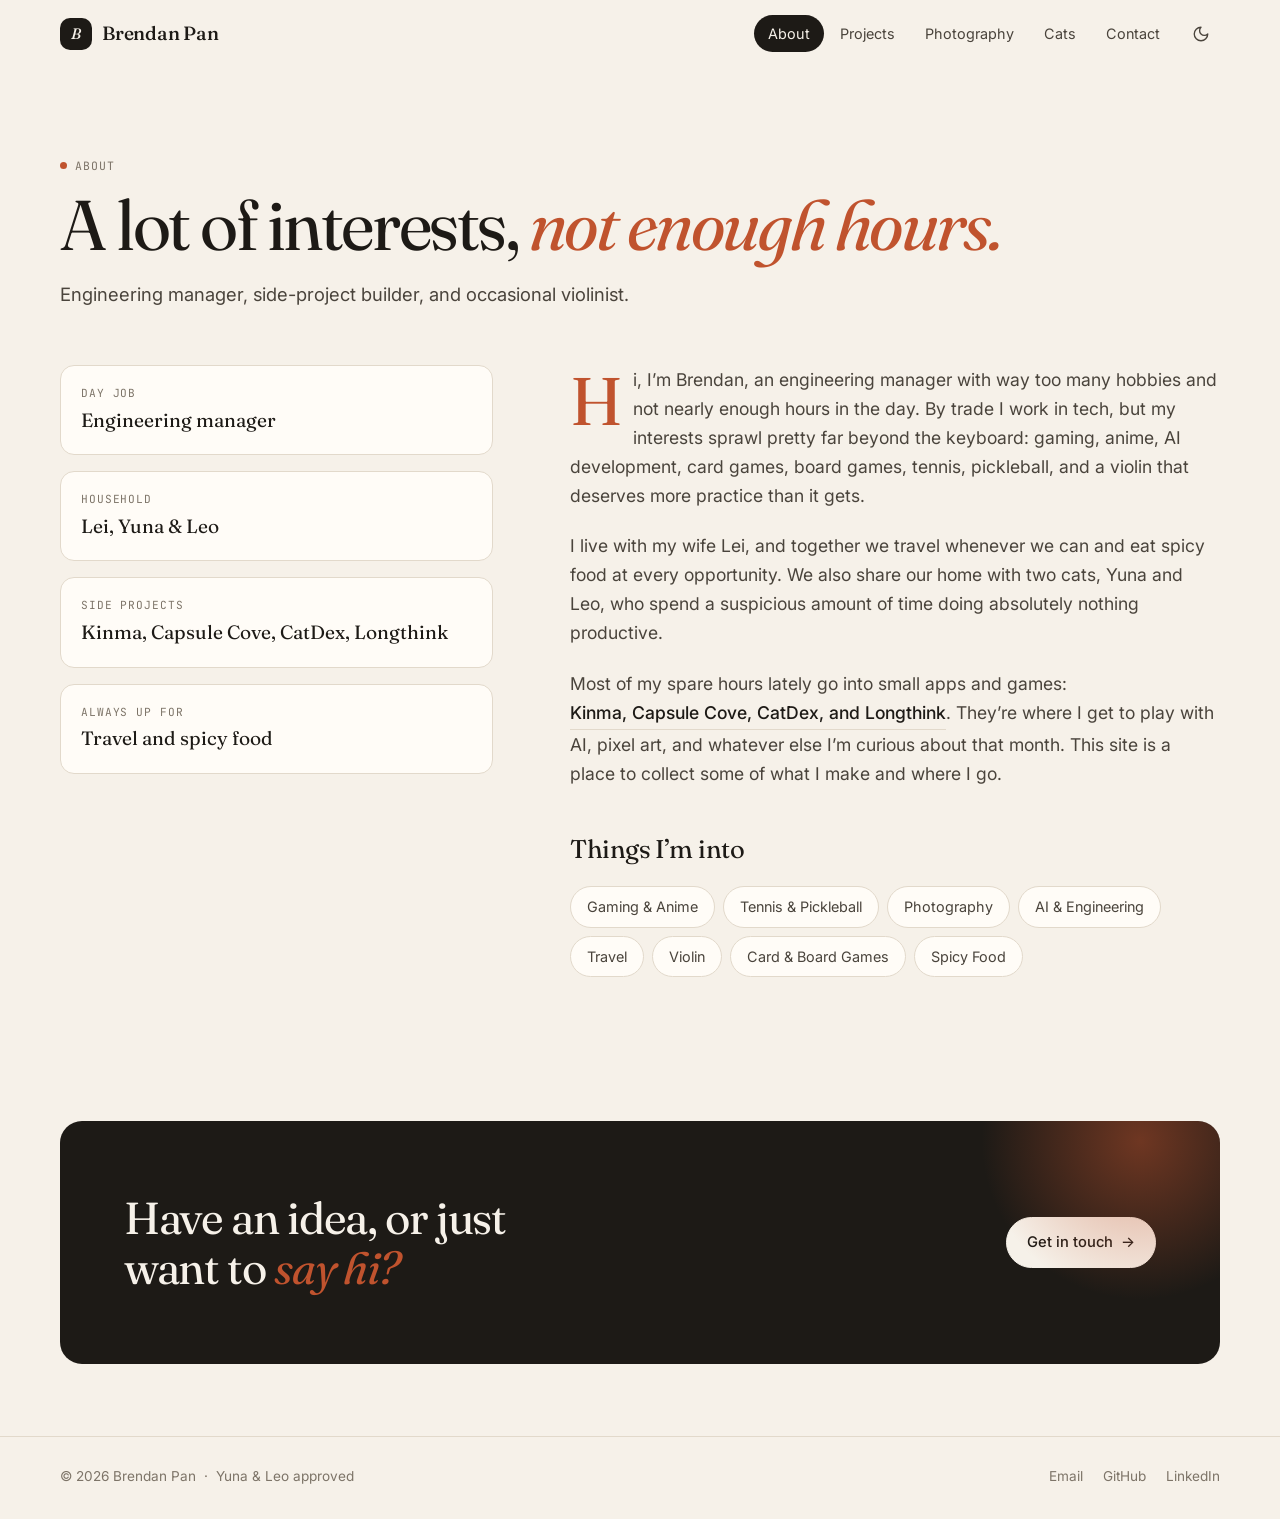
==== commit 24fcf867: "Add Longthink project with App Store link Co-Authored-By: Claude Opus 5.5 <noreply@anthropic.com>" ====
--- a/about.html
+++ b/about.html
@@ -46,13 +46,13 @@
       <dl class="about-aside reveal">
         <div class="fact"><dt>Day job</dt><dd>Engineering manager</dd></div>
         <div class="fact"><dt>Household</dt><dd>Lei, Yuna &amp; Leo</dd></div>
-        <div class="fact"><dt>Side projects</dt><dd>Kinma, Capsule Cove, CatDex</dd></div>
+        <div class="fact"><dt>Side projects</dt><dd>Kinma, Capsule Cove, CatDex, Longthink</dd></div>
         <div class="fact"><dt>Always up for</dt><dd>Travel and spicy food</dd></div>
       </dl>
       <div class="prose reveal">
         <p>Hi, I&rsquo;m Brendan, an engineering manager with way too many hobbies and not nearly enough hours in the day. By trade I work in tech, but my interests sprawl pretty far beyond the keyboard: gaming, anime, AI development, card games, board games, tennis, pickleball, and a violin that deserves more practice than it gets.</p>
         <p>I live with my wife Lei, and together we travel whenever we can and eat spicy food at every opportunity. We also share our home with two cats, Yuna and Leo, who spend a suspicious amount of time doing absolutely nothing productive.</p>
-        <p>Most of my spare hours lately go into small apps and games: <a href="projects.html" class="text-link">Kinma, Capsule Cove, and CatDex</a>. They&rsquo;re where I get to play with AI, pixel art, and whatever else I&rsquo;m curious about that month. This site is a place to collect some of what I make and where I go.</p>
+        <p>Most of my spare hours lately go into small apps and games: <a href="projects.html" class="text-link">Kinma, Capsule Cove, CatDex, and Longthink</a>. They&rsquo;re where I get to play with AI, pixel art, and whatever else I&rsquo;m curious about that month. This site is a place to collect some of what I make and where I go.</p>
 
         <h2>Things I&rsquo;m into</h2>
         <ul class="chips">
--- a/css/style.css
+++ b/css/style.css
@@ -385,6 +385,8 @@
 
 .bento .card:first-child { grid-column: span 2; }
 .bento .card:first-child .card-media { aspect-ratio: 2.4 / 1; }
+.bento .card:nth-child(2n):last-child { grid-column: span 2; }
+.bento .card:nth-child(2n):last-child .card-media { aspect-ratio: 2.4 / 1; }
 
 .card {
   position: relative;
@@ -1083,8 +1085,10 @@
   #nav:has(.nav-links.open) { background: var(--bg); border-color: var(--line); }
 
   .bento { grid-template-columns: 1fr; }
-  .bento .card:first-child { grid-column: auto; }
-  .bento .card:first-child .card-media { aspect-ratio: 2.05 / 1; }
+  .bento .card:first-child,
+  .bento .card:nth-child(2n):last-child { grid-column: auto; }
+  .bento .card:first-child .card-media,
+  .bento .card:nth-child(2n):last-child .card-media { aspect-ratio: 2.05 / 1; }
   .feature-gallery img { height: 160px; }
   .cat-mini { grid-template-columns: 96px 1fr; gap: 16px; }
   .cat-mini img { width: 96px; height: 96px; }
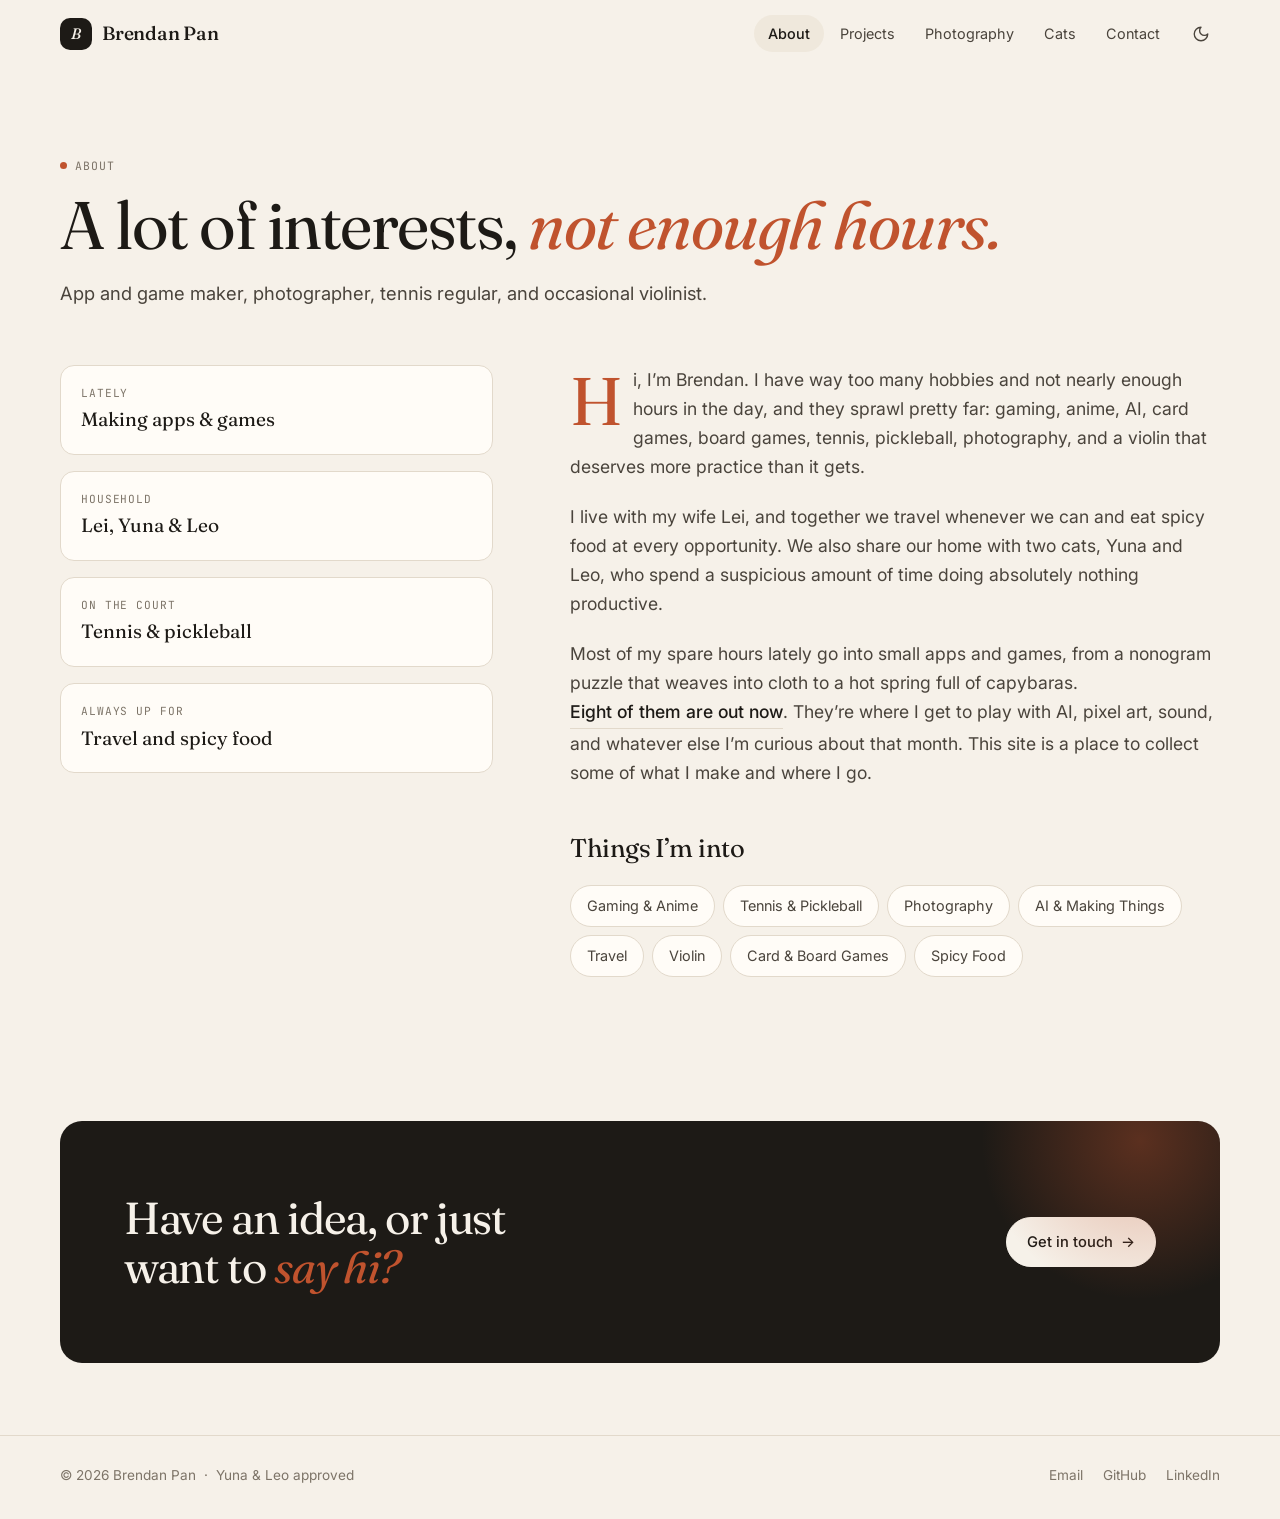
==== commit a5cf12d5: "Add four new apps, redesign the site, and add photo albums - Add Loomwork, Out of Sorts, Yuzu Spring" ====
--- a/about.html
+++ b/about.html
@@ -4,7 +4,7 @@
   <meta charset="UTF-8">
   <meta name="viewport" content="width=device-width, initial-scale=1.0">
   <title>About | Brendan Pan</title>
-  <meta name="description" content="Engineering manager, photographer, and collector of hobbies.">
+  <meta name="description" content="Brendan Pan: maker of small apps and games, photographer, and collector of hobbies.">
   <meta name="theme-color" content="#f6f1e9" media="(prefers-color-scheme: light)">
   <meta name="theme-color" content="#14120f" media="(prefers-color-scheme: dark)">
   <link rel="icon" href="data:image/svg+xml,%3Csvg xmlns='http://www.w3.org/2000/svg' viewBox='0 0 32 32'%3E%3Crect width='32' height='32' rx='9' fill='%231d1a16'/%3E%3Ctext x='16' y='22' font-family='Georgia,serif' font-style='italic' font-size='17' fill='%23f6f1e9' text-anchor='middle'%3EB%3C/text%3E%3C/svg%3E">
@@ -39,27 +39,27 @@
     <header class="wrap page-head">
       <p class="eyebrow"><span class="dot"></span>About</p>
       <h1>A lot of interests, <em>not enough hours.</em></h1>
-      <p>Engineering manager, side-project builder, and occasional violinist.</p>
+      <p>App and game maker, photographer, tennis regular, and occasional violinist.</p>
     </header>
 
     <div class="wrap about-grid">
       <dl class="about-aside reveal">
-        <div class="fact"><dt>Day job</dt><dd>Engineering manager</dd></div>
+        <div class="fact"><dt>Lately</dt><dd>Making apps &amp; games</dd></div>
         <div class="fact"><dt>Household</dt><dd>Lei, Yuna &amp; Leo</dd></div>
-        <div class="fact"><dt>Side projects</dt><dd>Kinma, Capsule Cove, CatDex, Longthink</dd></div>
+        <div class="fact"><dt>On the court</dt><dd>Tennis &amp; pickleball</dd></div>
         <div class="fact"><dt>Always up for</dt><dd>Travel and spicy food</dd></div>
       </dl>
       <div class="prose reveal">
-        <p>Hi, I&rsquo;m Brendan, an engineering manager with way too many hobbies and not nearly enough hours in the day. By trade I work in tech, but my interests sprawl pretty far beyond the keyboard: gaming, anime, AI development, card games, board games, tennis, pickleball, and a violin that deserves more practice than it gets.</p>
+        <p>Hi, I&rsquo;m Brendan. I have way too many hobbies and not nearly enough hours in the day, and they sprawl pretty far: gaming, anime, AI, card games, board games, tennis, pickleball, photography, and a violin that deserves more practice than it gets.</p>
         <p>I live with my wife Lei, and together we travel whenever we can and eat spicy food at every opportunity. We also share our home with two cats, Yuna and Leo, who spend a suspicious amount of time doing absolutely nothing productive.</p>
-        <p>Most of my spare hours lately go into small apps and games: <a href="projects.html" class="text-link">Kinma, Capsule Cove, CatDex, and Longthink</a>. They&rsquo;re where I get to play with AI, pixel art, and whatever else I&rsquo;m curious about that month. This site is a place to collect some of what I make and where I go.</p>
+        <p>Most of my spare hours lately go into small apps and games, from a nonogram puzzle that weaves into cloth to a hot spring full of capybaras. <a href="projects.html" class="text-link">Eight of them are out now</a>. They&rsquo;re where I get to play with AI, pixel art, sound, and whatever else I&rsquo;m curious about that month. This site is a place to collect some of what I make and where I go.</p>
 
         <h2>Things I&rsquo;m into</h2>
         <ul class="chips">
           <li>Gaming &amp; Anime</li>
           <li>Tennis &amp; Pickleball</li>
           <li>Photography</li>
-          <li>AI &amp; Engineering</li>
+          <li>AI &amp; Making Things</li>
           <li>Travel</li>
           <li>Violin</li>
           <li>Card &amp; Board Games</li>
--- a/css/style.css
+++ b/css/style.css
@@ -94,6 +94,9 @@
 
 main { flex: 1; }
 
+h1, h2 { text-wrap: balance; }
+.nowrap { white-space: nowrap; }
+
 .eyebrow {
   font-family: var(--mono);
   font-size: .72rem;
@@ -178,8 +181,8 @@
   transition: background .2s, color .2s;
 }
 
-.nav-links a:hover { background: var(--surface-2); color: var(--ink); }
-.nav-links a.active { background: var(--ink); color: var(--bg); }
+.nav-links a:hover { color: var(--ink); }
+.nav-links a.active { background: var(--surface-2); color: var(--ink); font-weight: 500; }
 
 .icon-btn {
   width: 38px; height: 38px;
@@ -254,7 +257,7 @@
 /* ── Hero (home) ─────────────────────────────────────── */
 
 .hero {
-  padding-block: clamp(48px, 9vw, 110px) clamp(56px, 8vw, 96px);
+  padding-block: clamp(48px, 9vw, 110px) clamp(24px, 4vw, 48px);
 }
 
 .hero-grid {
@@ -267,11 +270,10 @@
 .hero h1 {
   font-family: var(--serif);
   font-weight: 400;
-  font-size: clamp(2.6rem, 6.4vw, 5rem);
-  line-height: 1.02;
-  letter-spacing: -.035em;
+  font-size: clamp(2.5rem, 6vw, 4.6rem);
+  line-height: 1.06;
+  letter-spacing: -.022em;
   margin: 20px 0 24px;
-  font-variation-settings: "SOFT" 50, "opsz" 144;
 }
 
 .hero h1 em {
@@ -288,48 +290,47 @@
 
 .hero-actions { display: flex; flex-wrap: wrap; gap: 12px; }
 
-.hero-stack {
+.hero-mosaic {
+  display: grid;
+  grid-template-columns: 1.1fr 1fr;
+  grid-template-rows: 1fr 1fr;
+  gap: 12px;
+  aspect-ratio: 1 / 1.08;
+  width: 100%;
+  max-width: 470px;
+  justify-self: end;
+}
+
+.tile {
   position: relative;
-  aspect-ratio: 4 / 5;
-  max-width: 440px;
-  width: 100%;
-  justify-self: end;
-}
-
-.polaroid {
+  display: block;
+  border-radius: var(--r-lg);
+  overflow: hidden;
+  background: var(--surface-2);
+}
+
+.tile-tall { grid-row: span 2; }
+
+.tile img {
+  width: 100%; height: 100%;
+  object-fit: cover;
+  transition: transform .8s var(--ease);
+}
+
+.tile:hover img { transform: scale(1.04); }
+
+.tile-cap {
   position: absolute;
-  background: var(--surface);
-  padding: 10px 10px 38px;
-  border-radius: 6px;
-  box-shadow: var(--shadow-lg);
-  transition: transform .5s var(--ease);
-  text-decoration: none;
-}
-
-.polaroid img {
-  width: 100%;
-  aspect-ratio: 4 / 3;
-  object-fit: cover;
-  border-radius: 3px;
-}
-
-.polaroid figcaption {
-  position: absolute;
-  left: 0; right: 0; bottom: 9px;
-  text-align: center;
-  font-family: var(--serif);
-  font-style: italic;
-  font-size: .95rem;
-  color: var(--ink-2);
-}
-
-.polaroid.p1 { width: 68%; top: 0; left: 0; transform: rotate(-6deg); z-index: 1; }
-.polaroid.p1 figcaption { text-align: left; padding-left: 18px; }
-.polaroid.p2 { width: 62%; top: 22%; right: 0; transform: rotate(5deg); z-index: 2; }
-.polaroid.p3 { width: 52%; bottom: 0; left: 2%; transform: rotate(-2deg); z-index: 3; }
-.hero-stack:hover .p1 { transform: rotate(-9deg) translate(-10px, -6px); }
-.hero-stack:hover .p2 { transform: rotate(8deg) translate(10px, -4px); }
-.hero-stack:hover .p3 { transform: rotate(0deg) translateY(8px); }
+  left: 12px; bottom: 12px;
+  padding: 3px 10px;
+  border-radius: 999px;
+  font-size: .75rem;
+  font-weight: 500;
+  color: #fff;
+  background: rgba(20, 16, 12, .32);
+  backdrop-filter: blur(10px);
+  -webkit-backdrop-filter: blur(10px);
+}
 
 /* ── Sections ────────────────────────────────────────── */
 
@@ -350,7 +351,7 @@
   font-weight: 400;
   font-size: clamp(1.9rem, 3.6vw, 2.7rem);
   line-height: 1.1;
-  letter-spacing: -.025em;
+  letter-spacing: -.018em;
   margin-top: 8px;
 }
 
@@ -361,9 +362,9 @@
 .page-head h1 {
   font-family: var(--serif);
   font-weight: 400;
-  font-size: clamp(2.6rem, 6vw, 4.4rem);
-  line-height: 1.02;
-  letter-spacing: -.035em;
+  font-size: clamp(2.5rem, 5.6vw, 4.2rem);
+  line-height: 1.06;
+  letter-spacing: -.022em;
   margin: 14px 0 18px;
 }
 
@@ -375,97 +376,122 @@
   max-width: 38em;
 }
 
-/* ── Project cards (home bento) ──────────────────────── */
-
-.bento {
-  display: grid;
-  grid-template-columns: repeat(2, 1fr);
-  gap: 20px;
-}
-
-.bento .card:first-child { grid-column: span 2; }
-.bento .card:first-child .card-media { aspect-ratio: 2.4 / 1; }
-.bento .card:nth-child(2n):last-child { grid-column: span 2; }
-.bento .card:nth-child(2n):last-child .card-media { aspect-ratio: 2.4 / 1; }
-
-.card {
+/* ── App tiles (home) ────────────────────────────────── */
+
+.apps {
+  display: grid;
+  grid-template-columns: repeat(4, 1fr);
+  gap: 16px;
+}
+
+.app {
   position: relative;
   display: flex;
   flex-direction: column;
+  padding: 24px 22px 20px;
+  border-radius: var(--r-lg);
+  border: 1px solid var(--line);
   background: var(--surface);
-  border: 1px solid var(--line);
-  border-radius: var(--r-lg);
-  overflow: hidden;
-  text-decoration: none;
   transition: transform .35s var(--ease), box-shadow .35s var(--ease), border-color .35s;
 }
 
-.card:hover {
-  transform: translateY(-4px);
-  box-shadow: var(--shadow-lg);
-  border-color: transparent;
-}
-
-.card-media {
-  aspect-ratio: 2.05 / 1;
-  overflow: hidden;
-  background: var(--surface-2);
-}
-
-.card-media img {
-  width: 100%; height: 100%;
-  object-fit: cover;
-  transition: transform .7s var(--ease);
-}
-
-.card:hover .card-media img { transform: scale(1.035); }
-
-.card-body {
-  padding: 22px 24px 24px;
-  display: flex;
-  flex-direction: column;
-  gap: 8px;
-  flex: 1;
-}
-
-.card-meta {
-  display: flex;
-  justify-content: space-between;
-  gap: 12px;
-}
-
-.card-title {
-  font-family: var(--serif);
-  font-size: 1.55rem;
+.app:hover { transform: translateY(-3px); box-shadow: var(--shadow-lg); border-color: transparent; }
+.app:has(.app-name a:focus-visible) { outline: 2px solid var(--accent); outline-offset: 3px; }
+
+.app-icon {
+  width: 60px; height: 60px;
+  border-radius: 14px;
+  margin-bottom: 22px;
+  box-shadow: 0 0 0 1px rgba(40, 30, 20, .08), 0 6px 14px -6px rgba(40, 30, 20, .35);
+  transition: transform .45s var(--ease);
+}
+
+.app:hover .app-icon { transform: scale(1.05) rotate(-3deg); }
+
+.app-kind {
+  font-family: var(--mono);
+  font-size: .68rem;
+  letter-spacing: .06em;
+  text-transform: uppercase;
+  color: var(--muted);
+}
+
+.app-name {
+  font-family: var(--serif);
   font-weight: 500;
-  letter-spacing: -.02em;
-  line-height: 1.15;
-  display: flex;
-  align-items: center;
-  gap: 10px;
-}
-
-.card-title .arrow-ne { font-family: var(--sans); font-size: 1.1rem; color: var(--muted); }
-.card:hover .card-title .arrow-ne { color: var(--accent); transform: translate(2px, -2px); }
-
-.card-text { color: var(--ink-2); font-size: .98rem; }
-
-/* ── Tags ────────────────────────────────────────────── */
-
-.tags { display: flex; flex-wrap: wrap; gap: 6px; list-style: none; }
-
-.tags li {
-  font-family: var(--mono);
-  font-size: .7rem;
-  padding: 4px 10px;
+  font-size: 1.4rem;
+  letter-spacing: -.015em;
+  line-height: 1.2;
+  margin: 4px 0 6px;
+}
+
+.app-name a { text-decoration: none; }
+.app-name a:focus-visible { outline: none; }
+.app-name a::after { content: ''; position: absolute; inset: 0; border-radius: inherit; }
+
+.app-tagline { color: var(--ink-2); font-size: .93rem; line-height: 1.55; flex: 1; }
+
+.app-store {
+  position: relative;
+  z-index: 1;
+  align-self: flex-start;
+  display: inline-flex;
+  align-items: center;
+  gap: 6px;
+  margin-top: 18px;
+  padding: 6px 13px;
   border-radius: 999px;
   background: var(--surface-2);
   color: var(--ink-2);
-}
+  font-size: .8rem;
+  font-weight: 500;
+  text-decoration: none;
+  transition: background .2s, color .2s;
+}
+
+.app-store:hover { background: var(--ink); color: var(--bg); }
+
+/* ── Tags ────────────────────────────────────────────── */
+
+.tags {
+  display: flex;
+  flex-wrap: wrap;
+  list-style: none;
+  font-family: var(--mono);
+  font-size: .72rem;
+  color: var(--muted);
+}
+
+.tags li:not(:last-child)::after { content: '/'; margin: 0 .65em; opacity: .55; }
 
 /* ── Projects page ───────────────────────────────────── */
 
+.app-index {
+  display: flex;
+  flex-wrap: wrap;
+  gap: 8px;
+  margin-top: 32px;
+}
+
+.app-index a {
+  display: inline-flex;
+  align-items: center;
+  gap: 9px;
+  padding: 5px 14px 5px 5px;
+  border-radius: 999px;
+  border: 1px solid var(--line);
+  background: var(--surface);
+  font-size: .86rem;
+  color: var(--ink-2);
+  text-decoration: none;
+  transition: border-color .2s, color .2s, transform .2s var(--ease);
+}
+
+.app-index a:hover { border-color: var(--ink); color: var(--ink); transform: translateY(-1px); }
+.chip-icon { width: 24px; height: 24px; border-radius: 7px; box-shadow: 0 0 0 1px rgba(40, 30, 20, .08); }
+
 .feature {
+  scroll-margin-top: var(--nav-h);
   display: grid;
   grid-template-columns: 1.15fr 1fr;
   gap: clamp(28px, 5vw, 64px);
@@ -511,13 +537,27 @@
   letter-spacing: .08em;
 }
 
+.feature-head {
+  display: flex;
+  align-items: center;
+  gap: 18px;
+  margin-bottom: 14px;
+}
+
+.feature-icon {
+  width: 64px; height: 64px;
+  flex-shrink: 0;
+  border-radius: 15px;
+  box-shadow: 0 0 0 1px rgba(40, 30, 20, .08), 0 8px 18px -8px rgba(40, 30, 20, .4);
+}
+
 .feature h2 {
   font-family: var(--serif);
   font-weight: 400;
-  font-size: clamp(2.1rem, 4vw, 3rem);
-  letter-spacing: -.03em;
+  font-size: clamp(2rem, 3.6vw, 2.7rem);
+  letter-spacing: -.02em;
   line-height: 1.05;
-  margin: 10px 0 6px;
+  margin-top: 6px;
 }
 
 .feature-tagline {
@@ -547,11 +587,9 @@
 .feature-list li::before {
   content: '';
   position: absolute;
-  left: 2px; top: .62em;
-  width: 8px; height: 8px;
-  border-radius: 2px;
+  left: 0; top: .8em;
+  width: 10px; height: 1.5px;
   background: var(--accent);
-  transform: rotate(45deg);
 }
 
 .feature-links { display: flex; flex-wrap: wrap; gap: 10px; margin-top: 24px; }
@@ -597,13 +635,11 @@
 
 .strip a {
   display: block;
-  aspect-ratio: 3 / 4;
+  aspect-ratio: 4 / 5;
   border-radius: var(--r);
   overflow: hidden;
   background: var(--surface-2);
 }
-
-.strip a:nth-child(even) { transform: translateY(24px); }
 
 .strip img {
   width: 100%; height: 100%;
@@ -707,9 +743,15 @@
   border-radius: 999px;
   background: var(--surface-2);
   margin-bottom: 36px;
-}
+  max-width: 100%;
+  overflow-x: auto;
+  scrollbar-width: none;
+}
+
+.filter-nav::-webkit-scrollbar { display: none; }
 
 .filter-btn {
+  flex-shrink: 0;
   padding: 8px 18px;
   border-radius: 999px;
   font-size: .88rem;
@@ -740,13 +782,16 @@
 .album-count { font-family: var(--mono); font-size: .75rem; color: var(--muted); }
 
 .photo-grid {
-  display: grid;
-  grid-template-columns: repeat(auto-fill, minmax(300px, 1fr));
-  gap: 14px;
+  columns: 3 280px;
+  column-gap: 14px;
 }
 
 .photo-item {
   position: relative;
+  display: block;
+  width: 100%;
+  margin-bottom: 14px;
+  break-inside: avoid;
   aspect-ratio: 4 / 3;
   border-radius: var(--r);
   overflow: hidden;
@@ -773,7 +818,6 @@
   color: #fff;
   font-size: .88rem;
   text-align: left;
-  text-transform: capitalize;
   opacity: 0;
   transform: translateY(6px);
   transition: opacity .3s, transform .3s var(--ease);
@@ -820,7 +864,6 @@
   font-family: var(--serif);
   font-style: italic;
   font-size: 1.05rem;
-  text-transform: capitalize;
 }
 
 .lb-close, .lb-prev, .lb-next {
@@ -1000,7 +1043,7 @@
   right: -80px; top: -140px;
   border-radius: 50%;
   background: radial-gradient(circle, var(--accent) 0%, transparent 70%);
-  opacity: .5;
+  opacity: .38;
   pointer-events: none;
 }
 
@@ -1052,7 +1095,15 @@
 
 @media (max-width: 960px) {
   .hero-grid { grid-template-columns: 1fr; }
-  .hero-stack { justify-self: center; max-width: 400px; margin-top: 8px; }
+  .hero-mosaic {
+    justify-self: stretch;
+    max-width: none;
+    grid-template-columns: 1.3fr 1fr 1fr;
+    grid-template-rows: 1fr;
+    aspect-ratio: 2.1 / 1;
+  }
+  .tile-tall { grid-row: auto; }
+  .apps { grid-template-columns: repeat(2, 1fr); }
   .feature, .cat-profile { grid-template-columns: 1fr; }
   .feature:nth-child(even) .feature-media,
   .cat-profile:nth-child(even) .cat-photo { order: 0; }
@@ -1084,23 +1135,32 @@
   .nav-links a { padding: 12px 16px; font-size: 1rem; }
   #nav:has(.nav-links.open) { background: var(--bg); border-color: var(--line); }
 
-  .bento { grid-template-columns: 1fr; }
-  .bento .card:first-child,
-  .bento .card:nth-child(2n):last-child { grid-column: auto; }
-  .bento .card:first-child .card-media,
-  .bento .card:nth-child(2n):last-child .card-media { aspect-ratio: 2.05 / 1; }
   .feature-gallery img { height: 160px; }
   .cat-mini { grid-template-columns: 96px 1fr; gap: 16px; }
   .cat-mini img { width: 96px; height: 96px; }
   .cat-stats { grid-template-columns: 1fr 1fr; }
-  .photo-grid { grid-template-columns: 1fr 1fr; gap: 8px; }
   .lb-prev, .lb-next { top: auto; bottom: 20px; transform: none; }
   .lb-prev { left: calc(50% - 60px); }
   .lb-next { right: calc(50% - 60px); }
 }
 
+@media (max-width: 560px) {
+  .apps { grid-template-columns: 1fr; gap: 12px; }
+  .app {
+    display: grid;
+    grid-template-columns: 56px 1fr;
+    column-gap: 16px;
+    align-items: start;
+    padding: 18px;
+  }
+  .app-icon { width: 56px; height: 56px; margin: 0; grid-row: span 4; }
+  .app-store { margin-top: 12px; justify-self: start; }
+  .feature-icon { width: 52px; height: 52px; border-radius: 12px; }
+}
+
 @media (max-width: 480px) {
-  .photo-grid { grid-template-columns: 1fr; }
+  .hero-mosaic { grid-template-columns: 1.2fr 1fr; grid-template-rows: 1fr 1fr; aspect-ratio: 1.15 / 1; }
+  .tile-tall { grid-row: span 2; }
   .strip { grid-template-columns: repeat(2, 1fr); }
   .strip a:nth-child(n+3) { display: none; }
   .footer-inner { flex-direction: column; align-items: flex-start; }
